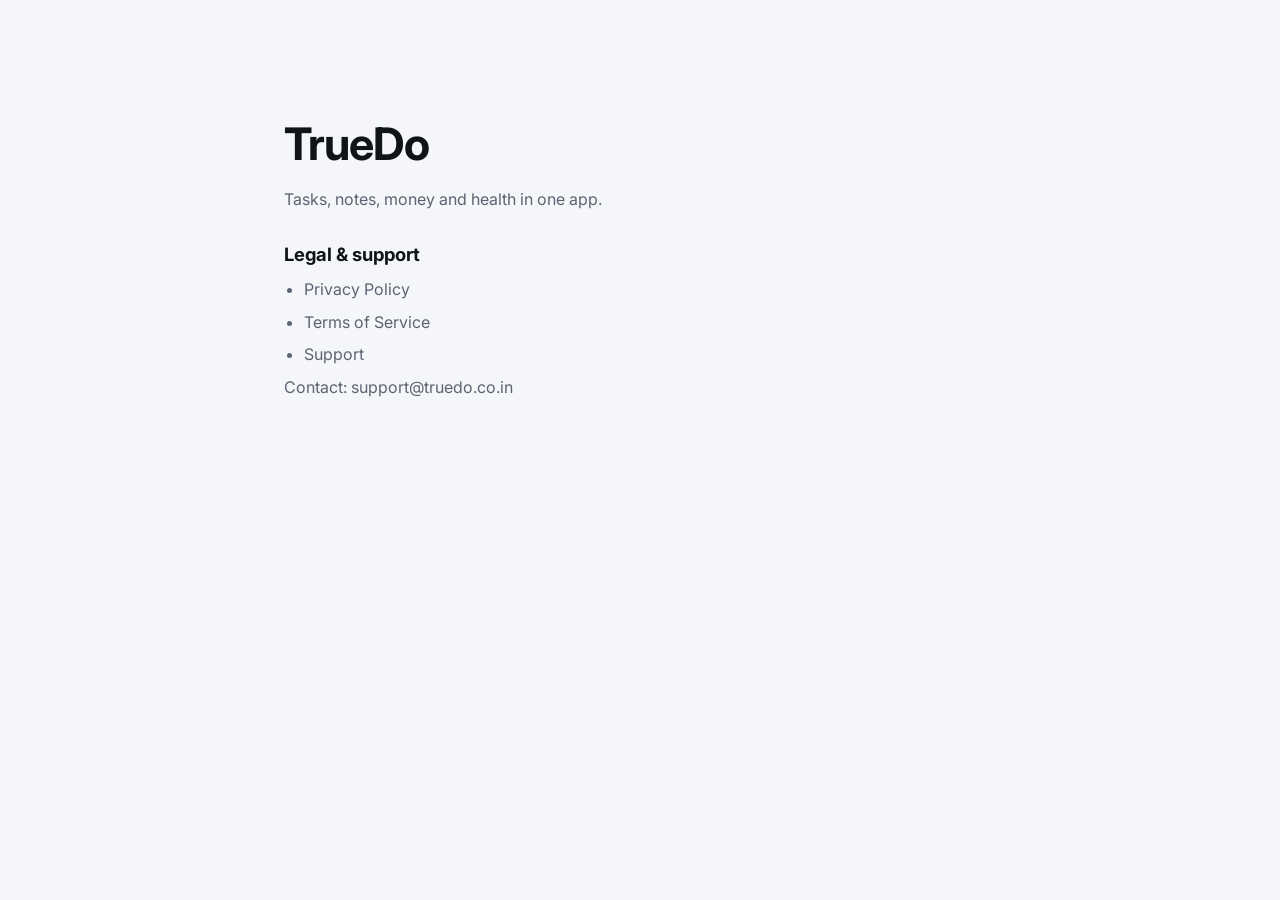
==== index.html @ df8c4016 "TrueDo legal pages: privacy policy, terms, support Static (JS-free) legal pages for the App Store / " ====
<!DOCTYPE html>
<html lang="en" data-theme="light">
<head>
  <meta charset="UTF-8" />
  <meta name="viewport" content="width=device-width, initial-scale=1.0" />
  <title>TrueDo — Legal</title>
  <meta name="description" content="TrueDo privacy policy, terms of service and support." />
  <link rel="icon" href="assets/icon.svg" />
  <link rel="stylesheet" href="assets/styles.css" />
  <script src="assets/site.js"></script>
</head>
<body>
  <div class="aura-bg"></div>
  <section class="section"><div class="wrap doc">
    <h1 class="h1">TrueDo</h1>
    <p class="muted mt-2">Tasks, notes, money and health in one app.</p>
    <h2 class="mt-3">Legal &amp; support</h2>
    <ul>
      <li><a href="privacy.html">Privacy Policy</a></li>
      <li><a href="terms.html">Terms of Service</a></li>
      <li><a href="support.html">Support</a></li>
    </ul>
    <p class="muted mt-3">Contact: <a href="mailto:support@truedo.co.in">support@truedo.co.in</a></p>
  </div></section>
</body>
</html>
---- assets/styles.css ----
/* ===========================================================================
   TrueDo — web design system
   Ported 1:1 from the app's theme.js (src/aura/theme.js).
   Warm-charcoal dark / off-white light. Glass surfaces. Per-domain accents:
   Money = emerald→teal · Tasks = monochrome/ink · Vault = amber→rose ·
   Home = brand blue-violet→cyan.
   Theme is toggled via [data-theme="dark"|"light"] on <html>.
   Domain accent is set via a class on a container: .accent-{home,money,tasks,vault}
   =========================================================================== */

/* ---- Fonts (Inter + JetBrains Mono — premium web system) ----------------- */
@import url('https://fonts.googleapis.com/css2?family=Inter:wght@400;500;600;700;800&family=JetBrains+Mono:wght@400;500;600&display=swap');

/* ---- Base tokens (shared) ----------------------------------------------- */
:root {
  --radius: 20px;
  --radius-sm: 14px;
  --radius-xs: 10px;
  --font: 'Inter', system-ui, -apple-system, sans-serif;
  --mono: 'JetBrains Mono', ui-monospace, monospace;
  --maxw: 1180px;
  --ease: cubic-bezier(0.22, 1, 0.36, 1);
  --shadow: 0 14px 34px -18px rgba(16,24,40,0.18);
  --shadow-sm: 0 1px 2px rgba(16,24,40,0.05);
}

/* ---- DARK palette (flat premium near-black) ------------------------------ */
html[data-theme='dark'] {
  --bg: #0c0d10;  --bg2: #14151a;
  --ink: #f2f3f5; --muted: #9aa1ac; --faint: #626a76;
  --line: rgba(255,255,255,0.09); --line2: rgba(255,255,255,0.15);
  --glass: #14151a; --glass2: #1b1d23; --track: rgba(255,255,255,0.1);
  --navbg: rgba(12,13,16,0.88); --ov: rgba(8,9,11,0.85); --toastbg: #1b1d23;
  --coral: #ff6b6b; --cyan: #60a5fa; --violet: #8b7cf8; --gold: #fbbf24;
  /* brand (home) accent slot */
  --lime: #3b82f6; --limeD: #2563eb; --limeInk: #60a5fa; --onLime: #ffffff; --glow2: #1b1d23;
  --blob1: #14151a; --blob2: #14151a; --blob3: #14151a;
  --studioA: #14151a; --studioB: #0c0d10;
  --glass-blur: 0px;
  color-scheme: dark;
}

/* ---- LIGHT palette (Aether: off-white canvas, white cards, hairlines) ---- */
html[data-theme='light'] {
  --bg: #f5f6f9;  --bg2: #ffffff;
  --ink: #101418; --muted: #5b6472; --faint: #98a1ae;
  --line: #e8eaee; --line2: #dcdfe5;
  --glass: #ffffff; --glass2: #f1f2f5; --track: #e8eaee;
  --navbg: rgba(245,246,249,0.9); --ov: rgba(245,246,249,0.88); --toastbg: #ffffff;
  --coral: #e5484d; --cyan: #2563eb; --violet: #7c6cf6; --gold: #b45309;
  --lime: #2563eb; --limeD: #1d4ed8; --limeInk: #2563eb; --onLime: #ffffff; --glow2: #eef1f6;
  --blob1: #f5f6f9; --blob2: #f5f6f9; --blob3: #f5f6f9;
  --studioA: #ffffff; --studioB: #f1f2f5;
  --glass-blur: 0px;
  color-scheme: light;
}

/* ---- Per-domain accents (theme.js ACCENTS) ------------------------------ */
/* Each overrides the accent slot + ambient blobs. Set on a wrapper. */
html[data-theme='dark'] .accent-money {
  --lime:#10b981; --limeD:#059669; --limeInk:#34d399; --onLime:#ffffff; --glow2:#1b1d23;
}
html[data-theme='light'] .accent-money {
  --lime:#059669; --limeD:#047857; --limeInk:#059669; --onLime:#ffffff; --glow2:#eef1f6;
}
html[data-theme='dark'] .accent-tasks {
  --lime:#f2f3f5; --limeD:#c8ccd2; --limeInk:#f2f3f5; --onLime:#101418; --glow2:#1b1d23;
}
html[data-theme='light'] .accent-tasks {
  --lime:#101418; --limeD:#000000; --limeInk:#101418; --onLime:#ffffff; --glow2:#eef1f6;
}
html[data-theme='dark'] .accent-vault {
  --lime:#f97316; --limeD:#ea580c; --limeInk:#fb923c; --onLime:#ffffff; --glow2:#1b1d23;
}
html[data-theme='light'] .accent-vault {
  --lime:#ea580c; --limeD:#c2410c; --limeInk:#ea580c; --onLime:#ffffff; --glow2:#eef1f6;
}

/* ---- Reset --------------------------------------------------------------- */
*, *::before, *::after { box-sizing: border-box; margin: 0; padding: 0; }
html { -webkit-text-size-adjust: 100%; scroll-behavior: smooth; }
body {
  font-family: var(--font);
  background: var(--bg);
  color: var(--ink);
  line-height: 1.55;
  min-height: 100vh;
  overflow-x: hidden;
  transition: background .4s var(--ease), color .4s var(--ease);
  -webkit-font-smoothing: antialiased;
}
a { color: inherit; text-decoration: none; }
button { font-family: inherit; cursor: pointer; border: none; background: none; color: inherit; }
input, textarea { font-family: inherit; color: inherit; }
img { max-width: 100%; display: block; }
ul { list-style: none; }
::selection { background: var(--lime); color: var(--onLime); }

/* ---- Ambient background — FLAT canvas (blobs retired) -------------------- */
.aura-bg {
  position: fixed; inset: 0; z-index: -1;
  background: var(--bg);
}
.aura-bg::before, .aura-bg::after { content: none; }
.aura-bg .blob-mid { display: none; }

/* ---- Surfaces (flat white cards, 1px hairline, soft shadow) --------------- */
.glass {
  background: var(--bg2);
  border: 1px solid var(--line);
  border-radius: var(--radius);
  box-shadow: var(--shadow-sm);
}
.glass-strong {
  background: var(--bg2);
  border: 1px solid var(--line2);
  border-radius: var(--radius);
  box-shadow: var(--shadow);
}
.card { padding: 22px; }
.card-lg { padding: 30px; }

/* ---- Typography ---------------------------------------------------------- */
.h-hero { font-size: clamp(2.4rem, 6vw, 4.4rem); font-weight: 900; line-height: 1.02; letter-spacing: -0.03em; }
.h1 { font-size: clamp(1.8rem, 4vw, 2.8rem); font-weight: 700; letter-spacing: -0.02em; }
.h2 { font-size: clamp(1.3rem, 3vw, 1.7rem); font-weight: 700; letter-spacing: -0.01em; }
.h3 { font-size: 1.1rem; font-weight: 700; }
.lead { font-size: clamp(1.05rem, 2vw, 1.25rem); color: var(--muted); }
.muted { color: var(--muted); }
.faint { color: var(--faint); }
.mono { font-family: var(--mono); }
.eyebrow {
  font-family: var(--mono); font-size: .72rem; font-weight: 600;
  letter-spacing: .16em; text-transform: uppercase; color: var(--limeInk);
}

/* ---- Buttons ------------------------------------------------------------- */
.btn {
  display: inline-flex; align-items: center; gap: 8px; justify-content: center;
  padding: 13px 22px; border-radius: 999px; font-weight: 700; font-size: .95rem;
  transition: transform .15s var(--ease), filter .2s var(--ease), background .2s, border-color .2s;
  border: 1px solid transparent; white-space: nowrap;
}
.btn:active { transform: scale(0.97); }
.btn-primary { background: var(--lime); color: var(--onLime); box-shadow: 0 10px 26px -10px var(--limeD); }
.btn-primary:hover { filter: brightness(1.06); }
.btn-ghost { background: var(--glass2); color: var(--ink); border-color: var(--line2); }
.btn-ghost:hover { background: var(--track); }
.btn-block { width: 100%; }
.btn-lg { padding: 16px 28px; font-size: 1.02rem; }

/* ---- Chips / pills ------------------------------------------------------- */
.chip {
  display: inline-flex; align-items: center; gap: 6px;
  padding: 5px 12px; border-radius: 999px; font-size: .8rem; font-weight: 600;
  background: var(--glass2); border: 1px solid var(--line); color: var(--muted);
}
.chip-accent { background: color-mix(in srgb, var(--lime) 18%, transparent); color: var(--limeInk); border-color: color-mix(in srgb, var(--lime) 30%, transparent); }
.dot { width: 8px; height: 8px; border-radius: 50%; background: var(--lime); flex: none; }

/* ---- Layout helpers ------------------------------------------------------ */
.wrap { width: 100%; max-width: var(--maxw); margin: 0 auto; padding: 0 24px; }
.section { padding: clamp(56px, 9vw, 110px) 0; }
.row { display: flex; gap: 16px; align-items: center; }
.col { display: flex; flex-direction: column; }
.between { justify-content: space-between; }
.center { justify-content: center; align-items: center; }
.wrap-g { display: grid; gap: 20px; }
.grid-3 { grid-template-columns: repeat(3, 1fr); }
.grid-2 { grid-template-columns: repeat(2, 1fr); }
.gap-sm { gap: 10px; }
.mt-2 { margin-top: 16px; } .mt-3 { margin-top: 24px; } .mt-4 { margin-top: 40px; }
@media (max-width: 860px) { .grid-3 { grid-template-columns: 1fr; } .grid-2 { grid-template-columns: 1fr; } }

/* ---- Top nav ------------------------------------------------------------- */
.nav {
  position: sticky; top: 0; z-index: 50;
  backdrop-filter: blur(10px); -webkit-backdrop-filter: blur(10px);
  background: var(--navbg); border-bottom: 1px solid var(--line);
}
.nav-inner { display: flex; align-items: center; justify-content: space-between; height: 64px; }
.brand { display: flex; align-items: center; gap: 10px; font-weight: 900; letter-spacing: -0.02em; font-size: 1.15rem; }
.brand-mark {
  width: 30px; height: 30px; border-radius: 9px; display: grid; place-items: center;
  background: var(--ink); color: var(--bg2); font-weight: 800;
  filter: grayscale(1);
}
.nav-links { display: flex; align-items: center; gap: 22px; }
.nav-links a { color: var(--muted); font-weight: 500; font-size: .92rem; transition: color .2s; }
.nav-links a:hover { color: var(--ink); }
@media (max-width: 720px) { .nav-links .hide-sm { display: none; } }

/* ---- Theme toggle -------------------------------------------------------- */
.theme-toggle {
  width: 38px; height: 38px; border-radius: 50%; display: grid; place-items: center;
  background: var(--glass2); border: 1px solid var(--line2); font-size: 1.05rem;
  transition: transform .3s var(--ease), background .2s;
}
.theme-toggle:hover { background: var(--track); transform: rotate(18deg); }

/* ---- Stars / reviews ----------------------------------------------------- */
.stars { color: var(--gold); letter-spacing: 2px; font-size: 1rem; }
.review-grid { display: grid; grid-template-columns: repeat(3, 1fr); gap: 18px; }
@media (max-width: 860px) { .review-grid { grid-template-columns: 1fr; } }
.review { padding: 22px; }
.review p { margin: 12px 0 16px; font-size: .98rem; }
.review .who { display: flex; align-items: center; gap: 10px; }
.avatar-init {
  width: 38px; height: 38px; border-radius: 50%; display: grid; place-items: center;
  font-weight: 700; color: #fff; flex: none; font-size: .9rem;
}

/* ---- Footer -------------------------------------------------------------- */
.footer { border-top: 1px solid var(--line); padding: 40px 0; color: var(--muted); font-size: .9rem; }
.footer a { color: var(--muted); } .footer a:hover { color: var(--ink); }
.foot-cols { display: flex; gap: 40px; flex-wrap: wrap; justify-content: space-between; }

/* ---- Legal / doc pages --------------------------------------------------- */
.doc { max-width: 760px; margin: 0 auto; }
.doc h2 { margin: 28px 0 8px; font-size: 1.15rem; font-weight: 700; }
.doc p, .doc li { color: var(--muted); margin: 8px 0; }
.doc li { margin-left: 20px; list-style: disc; }
.doc .note { font-family: var(--mono); font-size: .8rem; color: var(--faint); }

/* ===========================================================================
   WEB APP (app.html) — dashboard, sidebar widget, kanban, vault
   =========================================================================== */
.app-shell { display: grid; grid-template-columns: 300px 1fr; min-height: 100vh; }
@media (max-width: 940px) { .app-shell { grid-template-columns: 1fr; } }

/* ---- Sidebar (iOS-like fixed widget rail) -------------------------------- */
.sidebar {
  position: sticky; top: 0; height: 100vh; padding: 22px 18px;
  display: flex; flex-direction: column; gap: 14px; overflow-y: auto;
  border-right: 1px solid var(--line); background: var(--navbg);
  backdrop-filter: blur(10px); -webkit-backdrop-filter: blur(10px);
}
@media (max-width: 940px) { .sidebar { display: none; } }
.widget { padding: 18px; border-radius: 22px; }
.widget-title { font-family: var(--mono); font-size: .68rem; letter-spacing: .14em; text-transform: uppercase; color: var(--faint); margin-bottom: 10px; }
.networth-val { font-size: 1.9rem; font-weight: 900; letter-spacing: -0.02em; }
.habit-row { display: flex; align-items: center; gap: 10px; padding: 7px 0; }
.habit-check {
  width: 22px; height: 22px; border-radius: 7px; border: 2px solid var(--line2);
  display: grid; place-items: center; flex: none; transition: all .2s var(--ease);
}
.habit-check.on { background: var(--lime); border-color: var(--lime); color: var(--onLime); }
.streak { margin-left: auto; font-family: var(--mono); font-size: .78rem; color: var(--limeInk); font-weight: 600; }

/* ---- Main + dashboard header --------------------------------------------- */
.main { padding: 26px clamp(18px, 4vw, 44px); max-width: 1100px; }
.dash-head { display: flex; align-items: center; gap: 16px; margin-bottom: 26px; }
.dash-avatar {
  width: 56px; height: 56px; border-radius: 50%; flex: none; object-fit: cover;
  display: grid; place-items: center; font-weight: 800; color: var(--bg2); font-size: 1.3rem;
  background: var(--ink);
  box-shadow: var(--shadow-sm);
}
.dash-date { font-family: var(--mono); font-size: .76rem; letter-spacing: .08em; text-transform: uppercase; color: var(--faint); }
.dash-greet { font-size: 1.55rem; font-weight: 800; letter-spacing: -0.02em; }

/* ---- Segmented tabs ------------------------------------------------------ */
.seg { display: inline-flex; padding: 4px; border-radius: 999px; background: var(--glass2); border: 1px solid var(--line); gap: 2px; }
.seg button { padding: 8px 16px; border-radius: 999px; font-weight: 600; font-size: .88rem; color: var(--muted); transition: all .2s; white-space: nowrap; }
.seg button:hover:not(.on) { color: var(--ink); background: var(--track); }
.seg button.on { background: var(--ink); color: var(--bg); }
html[data-theme='light'] .seg button.on { background: var(--ink); color: #fff; }

/* ---- Kanban -------------------------------------------------------------- */
.kanban { display: grid; grid-template-columns: repeat(3, 1fr); gap: 16px; align-items: start; }
@media (max-width: 880px) { .kanban { grid-template-columns: 1fr; } }
.kcol { padding: 14px; border-radius: 22px; min-height: 120px; }
.kcol-head { display: flex; align-items: center; gap: 8px; margin-bottom: 12px; font-weight: 700; font-size: .92rem; }
.kcount { margin-left: auto; font-family: var(--mono); font-size: .78rem; color: var(--faint); }
.kcard {
  padding: 13px 14px; border-radius: 14px; margin-bottom: 10px; cursor: grab;
  background: var(--glass2); border: 1px solid var(--line); transition: transform .12s var(--ease), box-shadow .2s, opacity .2s;
}
.kcard:hover { box-shadow: var(--shadow-sm); transform: translateY(-1px); }
.kcard.dragging { opacity: .45; }
.kcard .ktitle { font-weight: 600; font-size: .95rem; }
.kcard .kmeta { display: flex; align-items: center; gap: 8px; margin-top: 8px; flex-wrap: wrap; }
.kcol.drop-hint { outline: 2px dashed color-mix(in srgb, var(--lime) 50%, transparent); outline-offset: -4px; }
.cat-dot { width: 9px; height: 9px; border-radius: 50%; flex: none; }
.kdel { margin-left: auto; color: var(--faint); font-size: .85rem; padding: 2px 4px; border-radius: 4px; transition: color .15s, background .15s; }
.kdel:hover { color: var(--coral); background: color-mix(in srgb, var(--coral) 15%, transparent); }
.add-task { display: flex; gap: 8px; margin-top: 8px; }
.add-task input {
  flex: 1; padding: 10px 12px; border-radius: 12px;
  background: var(--glass2); border: 1px solid var(--line);
  font-size: .9rem; color: var(--ink);
}
.add-task input:focus { outline: none; border-color: var(--limeInk); }

/* ---- Vault --------------------------------------------------------------- */
.vault-grid { display: grid; grid-template-columns: repeat(auto-fill, minmax(200px, 1fr)); gap: 14px; }
.vault-item { padding: 18px; border-radius: 18px; position: relative; min-height: 120px; }
.vault-item.locked .vault-body { filter: blur(7px); user-select: none; pointer-events: none; }
.lock-badge { position: absolute; top: 14px; right: 14px; font-size: .95rem; color: var(--limeInk); }
.vault-empty, .k-empty { color: var(--faint); font-size: .9rem; padding: 18px 0; text-align: center; }
.k-viewall {
  width: 100%; margin-top: 6px; padding: 9px 12px; border-radius: 12px;
  background: var(--glass2); border: 1px solid var(--line); color: var(--muted);
  font-size: .82rem; font-weight: 600; transition: background .12s, color .12s, border-color .12s;
}
.k-viewall:hover { background: var(--track); color: var(--ink); border-color: var(--line2); }

/* ---- Modal (light + dark safe) ------------------------------------------ */
.modal-overlay {
  position: fixed; inset: 0; z-index: 300; display: grid; place-items: center; padding: 20px;
  background: rgba(0,0,0,.5); backdrop-filter: blur(6px); -webkit-backdrop-filter: blur(6px);
}
.modal-card {
  width: 100%; max-width: 460px; padding: 28px; border-radius: var(--radius);
  background: var(--bg2); border: 1px solid var(--line2);
  box-shadow: var(--shadow); overflow-y: auto; max-height: 90vh;
}
html[data-theme='light'] .modal-card { background: #ffffff; }
.field-label { display: block; font-size: .78rem; font-weight: 600; letter-spacing: .06em; text-transform: uppercase; color: var(--faint); margin: 12px 0 4px; font-family: var(--mono); }
.icon-btn { width: 32px; height: 32px; border-radius: 8px; display: grid; place-items: center; background: var(--glass2); border: 1px solid var(--line); color: var(--muted); font-size: .9rem; transition: background .15s; }
.icon-btn:hover { background: var(--track); }
.btn-danger { background: color-mix(in srgb, var(--coral) 15%, transparent); color: var(--coral); border: 1px solid color-mix(in srgb, var(--coral) 30%, transparent); }
.btn-danger:hover { background: color-mix(in srgb, var(--coral) 25%, transparent); }

/* ---- Stage buttons (task detail) ---------------------------------------- */
.stage-btn { font-size: .82rem; padding: 7px 14px; }
.stage-btn.on { background: var(--lime); color: var(--onLime); border-color: transparent; }

/* ---- Timer badge --------------------------------------------------------- */
.timer-badge {
  font-family: var(--mono); font-size: .72rem; font-weight: 600; padding: 2px 7px;
  border-radius: 6px; background: color-mix(in srgb, var(--gold) 15%, transparent);
  color: var(--gold); border: 1px solid color-mix(in srgb, var(--gold) 30%, transparent);
  white-space: nowrap;
}
.timer-badge.running { background: color-mix(in srgb, var(--coral) 15%, transparent); color: var(--coral); border-color: color-mix(in srgb, var(--coral) 30%, transparent); animation: pulse 2s ease-in-out infinite; }
@keyframes pulse { 0%,100% { opacity:1 } 50% { opacity:.65 } }
.timer-info-row { display: flex; align-items: center; justify-content: space-between; margin-top: 12px; padding: 10px 12px; border-radius: 10px; background: var(--glass2); border: 1px solid var(--line); }

/* ---- Kanban date separators --------------------------------------------- */
.kdate-sep {
  font-family: var(--mono); font-size: .7rem; font-weight: 600; letter-spacing: .1em;
  text-transform: uppercase; color: var(--faint); padding: 6px 2px 4px; margin-top: 4px;
  border-top: 1px solid var(--line);
}
.kdate-sep:first-child { border-top: none; margin-top: 0; padding-top: 0; }
.prio-dot { width: 7px; height: 7px; border-radius: 50%; flex: none; }

/* ---- Notes grid ---------------------------------------------------------- */
.notes-grid { display: grid; grid-template-columns: repeat(auto-fill, minmax(220px, 1fr)); gap: 14px; }
.note-card { padding: 18px; border-radius: 20px; cursor: pointer; transition: transform .12s var(--ease), box-shadow .2s; }
.note-card:hover { transform: translateY(-2px); box-shadow: var(--shadow-sm); }
.note-title { font-weight: 700; font-size: .98rem; margin-bottom: 8px; }
.note-preview { font-size: .84rem; color: var(--muted); line-height: 1.5; display: -webkit-box; -webkit-line-clamp: 4; -webkit-box-orient: vertical; overflow: hidden; }
.note-preview .md-h1,.note-preview .md-h2,.note-preview .md-h3 { font-size: .84rem; margin: 0; color: var(--ink); }
.note-preview .md-p,.note-preview .md-li { margin: 1px 0; }
.note-preview .md-gap { height: 4px; }
.note-meta { display: flex; align-items: center; gap: 6px; margin-top: 12px; }

/* ---- Note editor toolbar ------------------------------------------------- */
.note-toolbar {
  display: flex; align-items: center; gap: 3px; padding: 8px 10px;
  border: 1px solid var(--line); border-bottom: none;
  border-radius: 14px 14px 0 0; background: var(--glass2); flex-wrap: wrap;
}
.ntb {
  padding: 4px 10px; border-radius: 8px; font-size: .82rem; font-weight: 700;
  color: var(--muted); background: transparent; border: 1px solid transparent;
  transition: background .12s, color .12s; line-height: 1.4; white-space: nowrap;
}
.ntb:hover { background: var(--track); color: var(--ink); border-color: var(--line); }
.ntb b { font-weight: 900; font-style: normal; }
.ntb i { font-style: italic; font-weight: 700; }
.ntb-sep { width: 1px; height: 18px; background: var(--line2); margin: 0 3px; flex: none; }
.ntb-hint { margin-left: auto; font-size: .72rem; color: var(--faint); font-family: var(--mono); white-space: nowrap; padding-left: 4px; }
.note-textarea { border-radius: 0 0 14px 14px !important; resize: vertical; min-height: 200px; }

/* ---- WYSIWYG note editor (contenteditable) ------------------------------- */
.note-editable {
  border-radius: 0 0 14px 14px !important; min-height: 220px; max-height: 56vh;
  overflow-y: auto; padding: 14px 16px; line-height: 1.65; font-size: .95rem;
  color: var(--ink); outline: none; cursor: text;
}
.note-editable:empty::before,
.note-editable[data-empty]::before { content: attr(data-placeholder); color: var(--faint); pointer-events: none; }
.note-editable:focus { border-color: var(--limeInk); }
/* rich elements rendered live while editing */
.note-editable h1 { font-size: 1.25rem; font-weight: 800; margin: 12px 0 5px; letter-spacing: -.02em; }
.note-editable h2 { font-size: 1.05rem; font-weight: 700; margin: 10px 0 4px; }
.note-editable h3 { font-size: .92rem; font-weight: 700; margin: 8px 0 3px; color: var(--muted); text-transform: uppercase; letter-spacing: .04em; }
.note-editable div, .note-editable p { margin: 4px 0; }
.note-editable ul { margin: 5px 0; padding-left: 22px; }
.note-editable li { margin: 3px 0; }
.note-editable hr { border: none; border-top: 1px solid var(--line2); margin: 12px 0; }
.note-editable strong, .note-editable b { font-weight: 800; color: var(--ink); }
.note-editable em, .note-editable i { font-style: italic; }

/* ---- Markdown rendering -------------------------------------------------- */
.md-h1 { font-size: 1.25rem; font-weight: 800; margin: 12px 0 5px; letter-spacing: -.02em; color: var(--ink); }
.md-h2 { font-size: 1.05rem; font-weight: 700; margin: 10px 0 4px; color: var(--ink); }
.md-h3 { font-size: .92rem; font-weight: 700; margin: 8px 0 3px; color: var(--muted); text-transform: uppercase; letter-spacing: .04em; }
.md-p { margin: 5px 0; font-size: .93rem; line-height: 1.65; color: var(--ink); }
.md-li { padding-left: 18px; position: relative; margin: 3px 0; font-size: .93rem; line-height: 1.6; color: var(--ink); }
.md-li::before { content: ''; position: absolute; left: 6px; top: 9px; width: 5px; height: 5px; border-radius: 50%; background: var(--limeInk); }
.md-hr { border: none; border-top: 1px solid var(--line2); margin: 14px 0; }
.md-gap { height: 8px; }
.md-p strong, .md-li strong { font-weight: 700; color: var(--ink); }
.md-p em, .md-li em { font-style: italic; color: var(--muted); }

/* ---- Finance ------------------------------------------------------------- */
.fin-nw-banner {
  padding: 24px 26px; border-radius: 24px; margin-bottom: 24px;
  background: color-mix(in srgb, var(--lime) 10%, var(--glass));
}
.fin-nw-val { font-size: 2.4rem; font-weight: 900; letter-spacing: -0.03em; color: var(--limeInk); margin: 6px 0 4px; }
.fin-section-label { font-family: var(--mono); font-size: .72rem; letter-spacing: .14em; text-transform: uppercase; color: var(--faint); margin-bottom: 10px; }
.fin-accounts-list { display: grid; grid-template-columns: repeat(auto-fill, minmax(200px, 1fr)); gap: 12px; }
.fin-account-card { display: flex; align-items: center; gap: 12px; padding: 14px 16px; border-radius: 16px; }
.fin-account-icon { font-size: 1.4rem; flex: none; }
.fin-account-name { font-weight: 600; font-size: .92rem; }
.fin-account-bal { font-weight: 800; font-size: 1rem; margin-left: auto; white-space: nowrap; }
.fin-dues-list { display: flex; flex-direction: column; gap: 10px; }
.fin-due-card { display: flex; align-items: center; gap: 12px; padding: 14px 16px; border-radius: 16px; }
.fin-due-avatar {
  width: 36px; height: 36px; border-radius: 50%; flex: none; display: grid; place-items: center;
  font-weight: 700; font-size: .95rem; background: var(--glass2); border: 1px solid var(--line2); color: var(--ink);
}

/* ---- Kanban category filter bar ----------------------------------------- */
.kfilter-bar {
  display: flex; gap: 8px; flex-wrap: wrap; margin-bottom: 16px;
  padding-bottom: 14px; border-bottom: 1px solid var(--line);
}
.kfpill {
  display: inline-flex; align-items: center; gap: 6px;
  padding: 6px 14px; border-radius: 999px; font-size: .83rem; font-weight: 600;
  color: var(--muted); background: var(--glass2); border: 1px solid var(--line);
  transition: all .18s var(--ease); cursor: pointer; white-space: nowrap;
}
.kfpill:hover:not(.on) { color: var(--ink); border-color: var(--line2); }
.kfpill.on { background: var(--ink); color: var(--bg); border-color: transparent; }
html[data-theme='light'] .kfpill.on { background: var(--ink); color: #fff; }
.kfcount {
  font-family: var(--mono); font-size: .72rem; font-weight: 700;
  opacity: .65; padding: 1px 5px; border-radius: 999px;
  background: rgba(255,255,255,.15);
}
.kfpill.on .kfcount { background: rgba(255,255,255,.2); opacity: 1; }
html[data-theme='light'] .kfpill:not(.on) .kfcount { background: rgba(0,0,0,.08); }

/* ---- Finance page layout ------------------------------------------------- */
.fin-page { min-height: 100vh; }
.fin-header {
  display: flex; align-items: center; padding: 16px 24px;
  border-bottom: 1px solid var(--line); background: var(--navbg);
  backdrop-filter: blur(10px); -webkit-backdrop-filter: blur(10px);
  position: sticky; top: 0; z-index: 10;
}
.fin-content { max-width: 860px; margin: 0 auto; padding: 32px 24px 60px; }
.fin-nw-label { font-family: var(--mono); font-size: .72rem; letter-spacing: .14em; text-transform: uppercase; color: var(--faint); }
.fin-txn-list { border-radius: 20px; overflow: hidden; }
.fin-txn-row {
  display: flex; align-items: center; gap: 14px; padding: 14px 18px;
  border-bottom: 1px solid var(--line);
}
.fin-txn-row:last-child { border-bottom: none; }
.fin-txn-dir {
  width: 32px; height: 32px; border-radius: 50%; flex: none;
  display: grid; place-items: center; font-weight: 800; font-size: .9rem;
}
.fin-txn-dir.out { background: color-mix(in srgb, var(--lime) 15%, transparent); color: var(--limeInk); }
.fin-txn-dir.in  { background: color-mix(in srgb, var(--coral) 15%, transparent); color: var(--coral); }

/* ---- Sidebar finance link hover ------------------------------------------ */
.sidebar-finance-link:hover { opacity: .85; }

/* ---- Mobile theme toggle (visible on narrow screens) -------------------- */
.mobile-theme-toggle { display: none; }
@media (max-width: 940px) { .mobile-theme-toggle { display: grid; } }

/* ---- Fix: placeholder color across themes -------------------------------- */
::placeholder { color: var(--faint); opacity: 1; }
select.field { appearance: none; -webkit-appearance: none; background-image: url("data:image/svg+xml,%3Csvg xmlns='http://www.w3.org/2000/svg' width='12' height='8' viewBox='0 0 12 8'%3E%3Cpath d='M1 1l5 5 5-5' stroke='%23888' stroke-width='1.5' fill='none' stroke-linecap='round'/%3E%3C/svg%3E"); background-repeat: no-repeat; background-position: right 14px center; padding-right: 36px; cursor: pointer; }
select.field option { background: var(--bg2); color: var(--ink); }

/* ---- Auth / login -------------------------------------------------------- */
.auth-wrap { min-height: 100vh; display: grid; place-items: center; padding: 24px; }
.auth-card { width: 100%; max-width: 420px; padding: 34px; }
.field { width: 100%; padding: 14px 16px; border-radius: 14px; background: var(--glass2); border: 1px solid var(--line2); font-size: 1rem; margin-top: 10px; transition: border-color .2s; }
.field:focus { outline: none; border-color: var(--limeInk); }
.oauth-btn { display: flex; align-items: center; justify-content: center; gap: 10px; width: 100%; padding: 13px; border-radius: 14px; font-weight: 600; border: 1px solid var(--line2); background: var(--glass2); margin-top: 10px; transition: background .2s; }
.oauth-btn:hover { background: var(--track); }
.divider { display: flex; align-items: center; gap: 12px; color: var(--faint); font-size: .82rem; margin: 18px 0; }
.divider::before, .divider::after { content: ''; flex: 1; height: 1px; background: var(--line); }

/* ---- Toast --------------------------------------------------------------- */
.toast {
  position: fixed; bottom: 26px; left: 50%; transform: translateX(-50%) translateY(20px);
  background: var(--toastbg); color: var(--ink); padding: 12px 20px; border-radius: 14px;
  border: 1px solid var(--line2); box-shadow: var(--shadow); font-size: .9rem; font-weight: 500;
  opacity: 0; pointer-events: none; transition: all .3s var(--ease); z-index: 200;
}
.toast.show { opacity: 1; transform: translateX(-50%) translateY(0); }

/* ---- Reveal-on-scroll ---------------------------------------------------- */
.reveal { opacity: 0; transform: translateY(24px); transition: opacity .7s var(--ease), transform .7s var(--ease); }
.reveal.in { opacity: 1; transform: none; }

/* ---- Phone mockup (hero) ------------------------------------------------- */
.phone {
  width: 280px; aspect-ratio: 9/19.5; border-radius: 44px; padding: 12px;
  background: var(--studioA); border: 1px solid var(--line2); box-shadow: var(--shadow);
  position: relative;
}
.phone-screen { width: 100%; height: 100%; border-radius: 34px; overflow: hidden; background: var(--bg2); position: relative; }

/* ---- Stat widgets (sidebar) ---------------------------------------------- */
.stat-cell { display: flex; flex-direction: column; align-items: center; padding: 8px 4px; }
.stat-val { font-size: 1.45rem; font-weight: 800; font-family: var(--mono); line-height: 1; }
.stat-label { font-size: .68rem; color: var(--faint); text-transform: uppercase; letter-spacing: .07em; margin-top: 4px; text-align: center; }

/* ---- Global search ------------------------------------------------------- */
.search-wrap { position: relative; display: flex; align-items: center; }
.search-bar {
  background: var(--glass2); border: 1px solid var(--line2); border-radius: 22px;
  padding: 8px 16px; font-size: .9rem; color: var(--ink); width: 220px; max-width: 40vw;
  transition: border-color .2s, width .3s; outline: none;
}
.search-bar:focus { border-color: var(--limeInk); width: 280px; }
@media (max-width: 700px) { .search-wrap { display: none; } }

/* ---- FAB (floating action button) --------------------------------------- */
.fab {
  position: fixed; bottom: 28px; right: 28px; z-index: 50;
  width: 54px; height: 54px; border-radius: 50%;
  background: var(--limeInk); color: var(--bg); font-size: 1.8rem; font-weight: 300; line-height: 1;
  display: grid; place-items: center; box-shadow: 0 8px 24px -6px rgba(0,0,0,0.45);
  transition: transform .2s var(--ease), box-shadow .2s;
}
.fab:hover { transform: scale(1.1); box-shadow: 0 12px 32px -6px rgba(0,0,0,0.5); }
@media (max-width: 940px) { .fab { bottom: 20px; right: 16px; } }

/* ---- Task list view ------------------------------------------------------ */
.list-view { border-radius: 20px; overflow: hidden; }
.list-row {
  display: flex; align-items: center; gap: 10px; padding: 13px 18px;
  border-bottom: 1px solid var(--line); cursor: pointer; transition: background .15s;
}
.list-row:last-child { border-bottom: none; }
.list-row:hover { background: var(--glass2); }
.list-stage-dot { width: 9px; height: 9px; border-radius: 50%; flex: none; }
.list-title { flex: 1; font-size: .93rem; font-weight: 500; white-space: nowrap; overflow: hidden; text-overflow: ellipsis; min-width: 0; }
.list-done { text-decoration: line-through; color: var(--faint); }
.list-del { opacity: 0; padding: 4px 8px; color: var(--faint); font-size: .8rem; }
.list-row:hover .list-del { opacity: 1; }
.view-toggle { font-size: .82rem !important; }

/* ---- Reports ------------------------------------------------------------- */
.report-stat { text-align: center; padding: 20px; }
.report-stat-val { font-size: 2rem; font-weight: 800; font-family: var(--mono); line-height: 1; }
.report-stat-label { font-size: .76rem; color: var(--faint); text-transform: uppercase; letter-spacing: .08em; margin-top: 6px; }
.report-chart { display: flex; flex-direction: column; gap: 10px; }
.report-bar-row { display: flex; align-items: center; gap: 10px; }
.report-bar-label { width: 120px; font-size: .82rem; white-space: nowrap; overflow: hidden; text-overflow: ellipsis; color: var(--muted); }
.report-bar-track { flex: 1; height: 8px; background: var(--track); border-radius: 99px; overflow: hidden; }
.report-bar-fill { height: 100%; border-radius: 99px; transition: width .5s var(--ease); }
.report-bar-val { width: 48px; text-align: right; font-size: .78rem; color: var(--muted); font-family: var(--mono); }
.report-habit-row { display: flex; align-items: center; gap: 8px; font-size: .88rem; }

/* ---- Keyboard shortcuts overlay ----------------------------------------- */
.kb-grid { display: grid; grid-template-columns: auto 1fr; gap: 8px 14px; align-items: center; }
kbd { background: var(--glass2); border: 1px solid var(--line2); border-radius: 6px; padding: 3px 9px; font-family: var(--mono); font-size: .82rem; }

/* ---- Avatar wrap --------------------------------------------------------- */
.avatar-wrap { display: contents; }
.avatar-wrap:hover .dash-avatar { box-shadow: 0 0 0 2px var(--limeInk); }
.notch { position: absolute; top: 14px; left: 50%; transform: translateX(-50%); width: 96px; height: 26px; border-radius: 14px; background: #000; z-index: 3; }
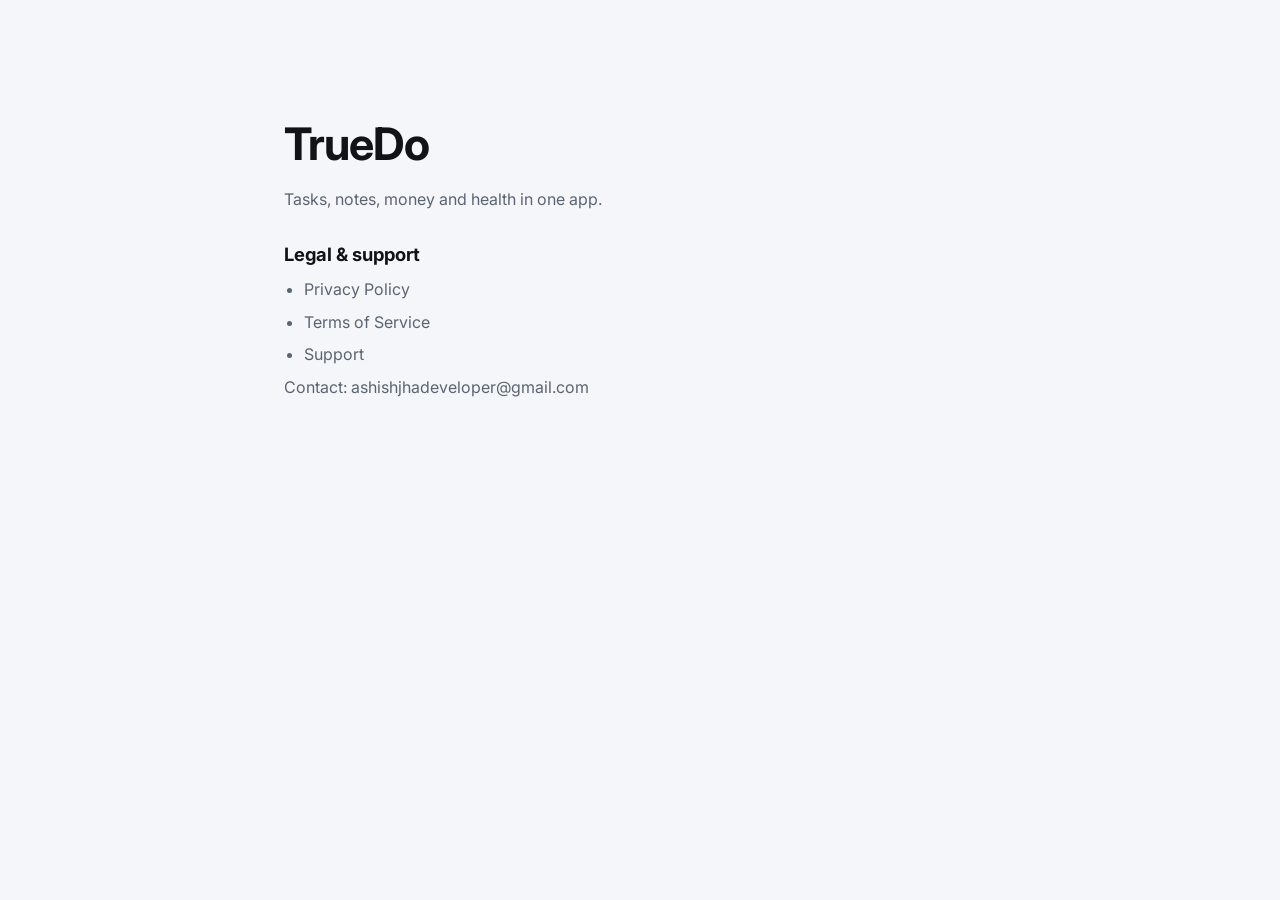
==== commit c286d601: "Use a contact address that receives mail truedo.app expired and truedo.co.in is not registered yet, " ====
--- a/index.html
+++ b/index.html
@@ -20,7 +20,7 @@
       <li><a href="terms.html">Terms of Service</a></li>
       <li><a href="support.html">Support</a></li>
     </ul>
-    <p class="muted mt-3">Contact: <a href="mailto:support@truedo.co.in">support@truedo.co.in</a></p>
+    <p class="muted mt-3">Contact: <a href="mailto:ashishjhadeveloper@gmail.com">ashishjhadeveloper@gmail.com</a></p>
   </div></section>
 </body>
 </html>
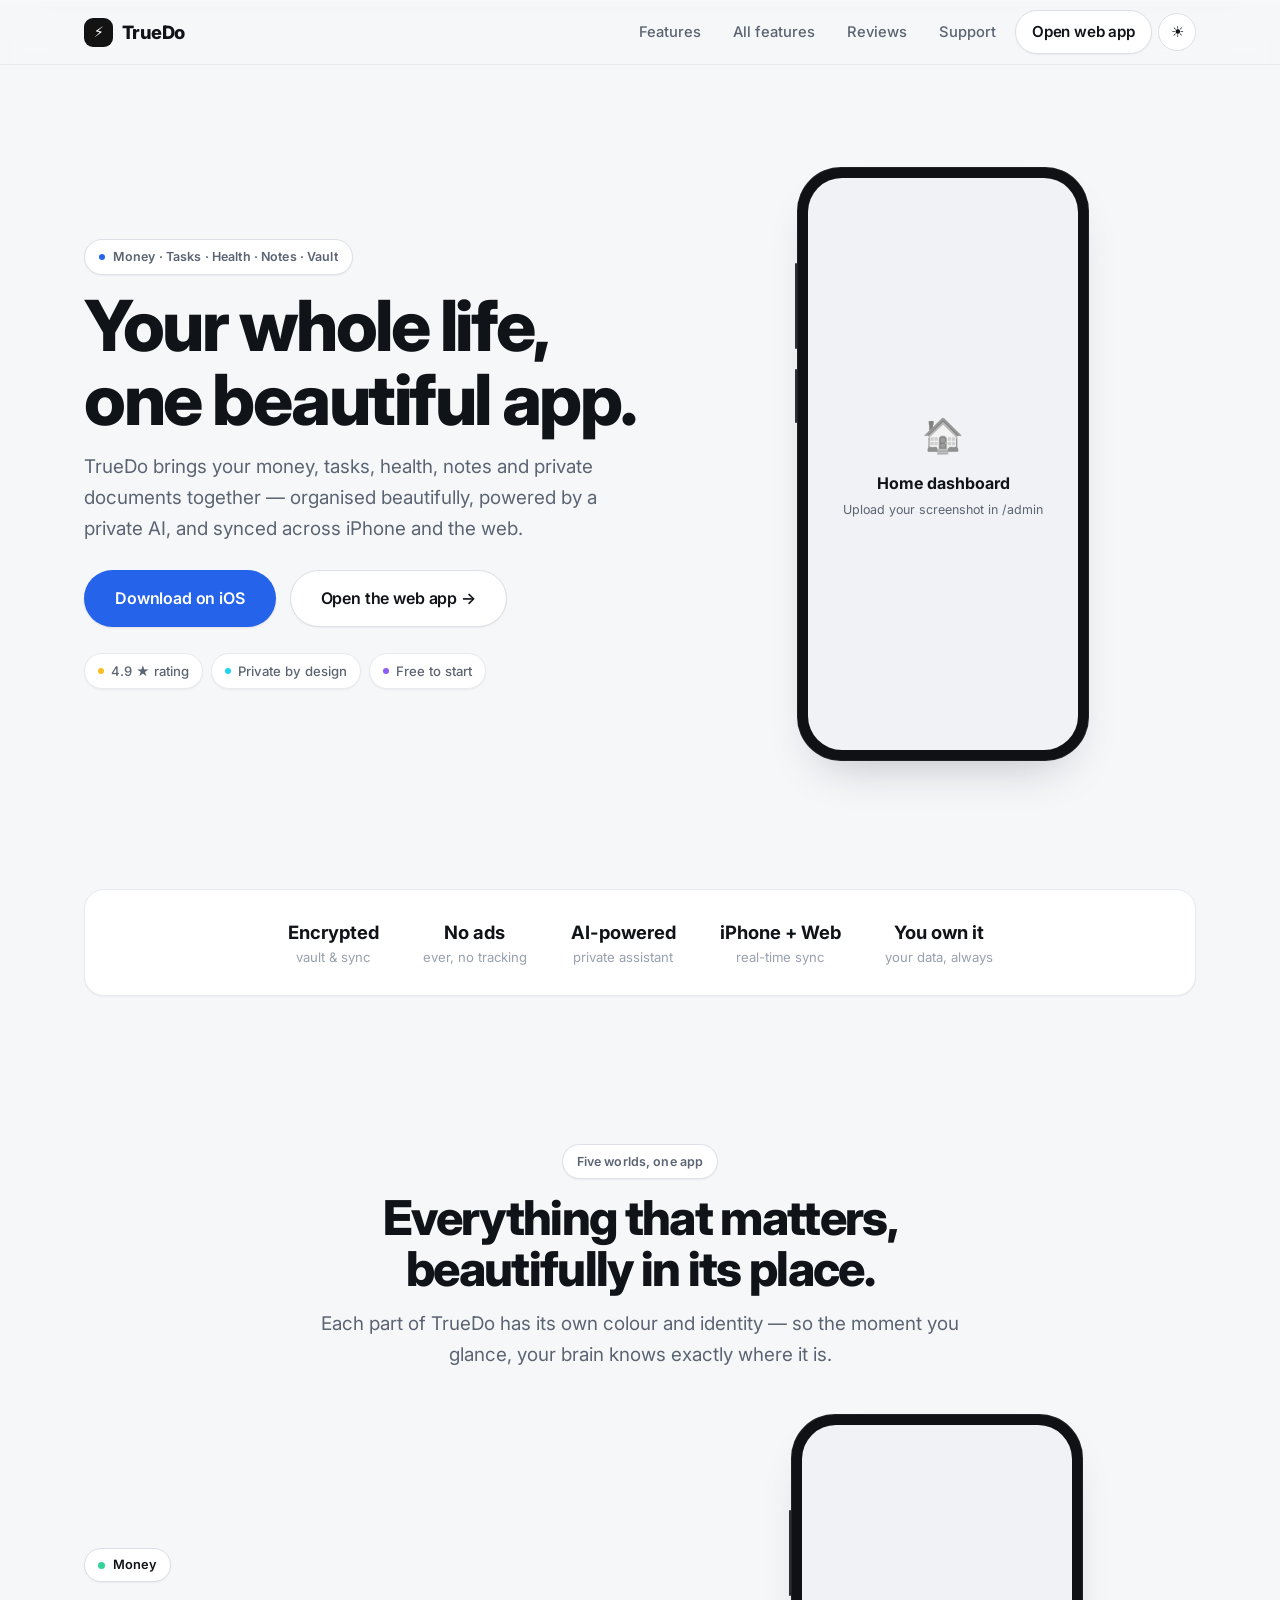
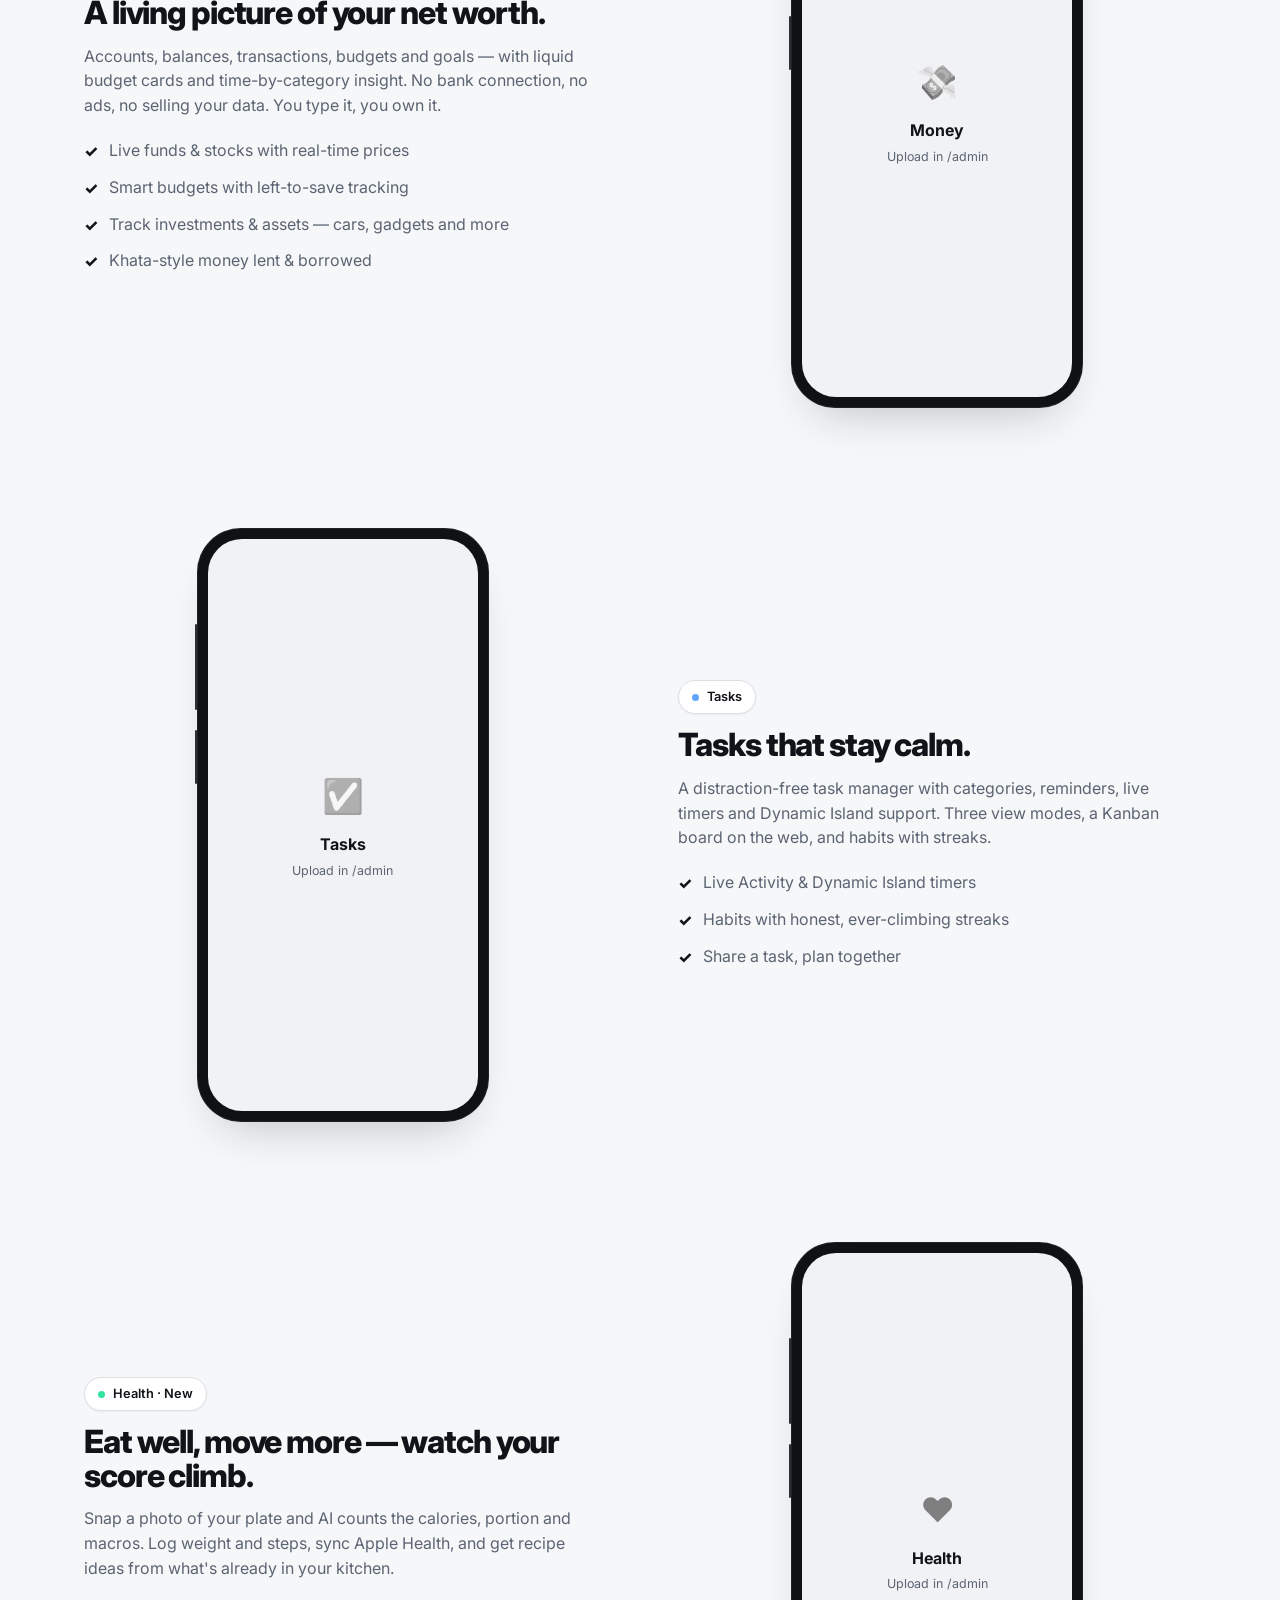
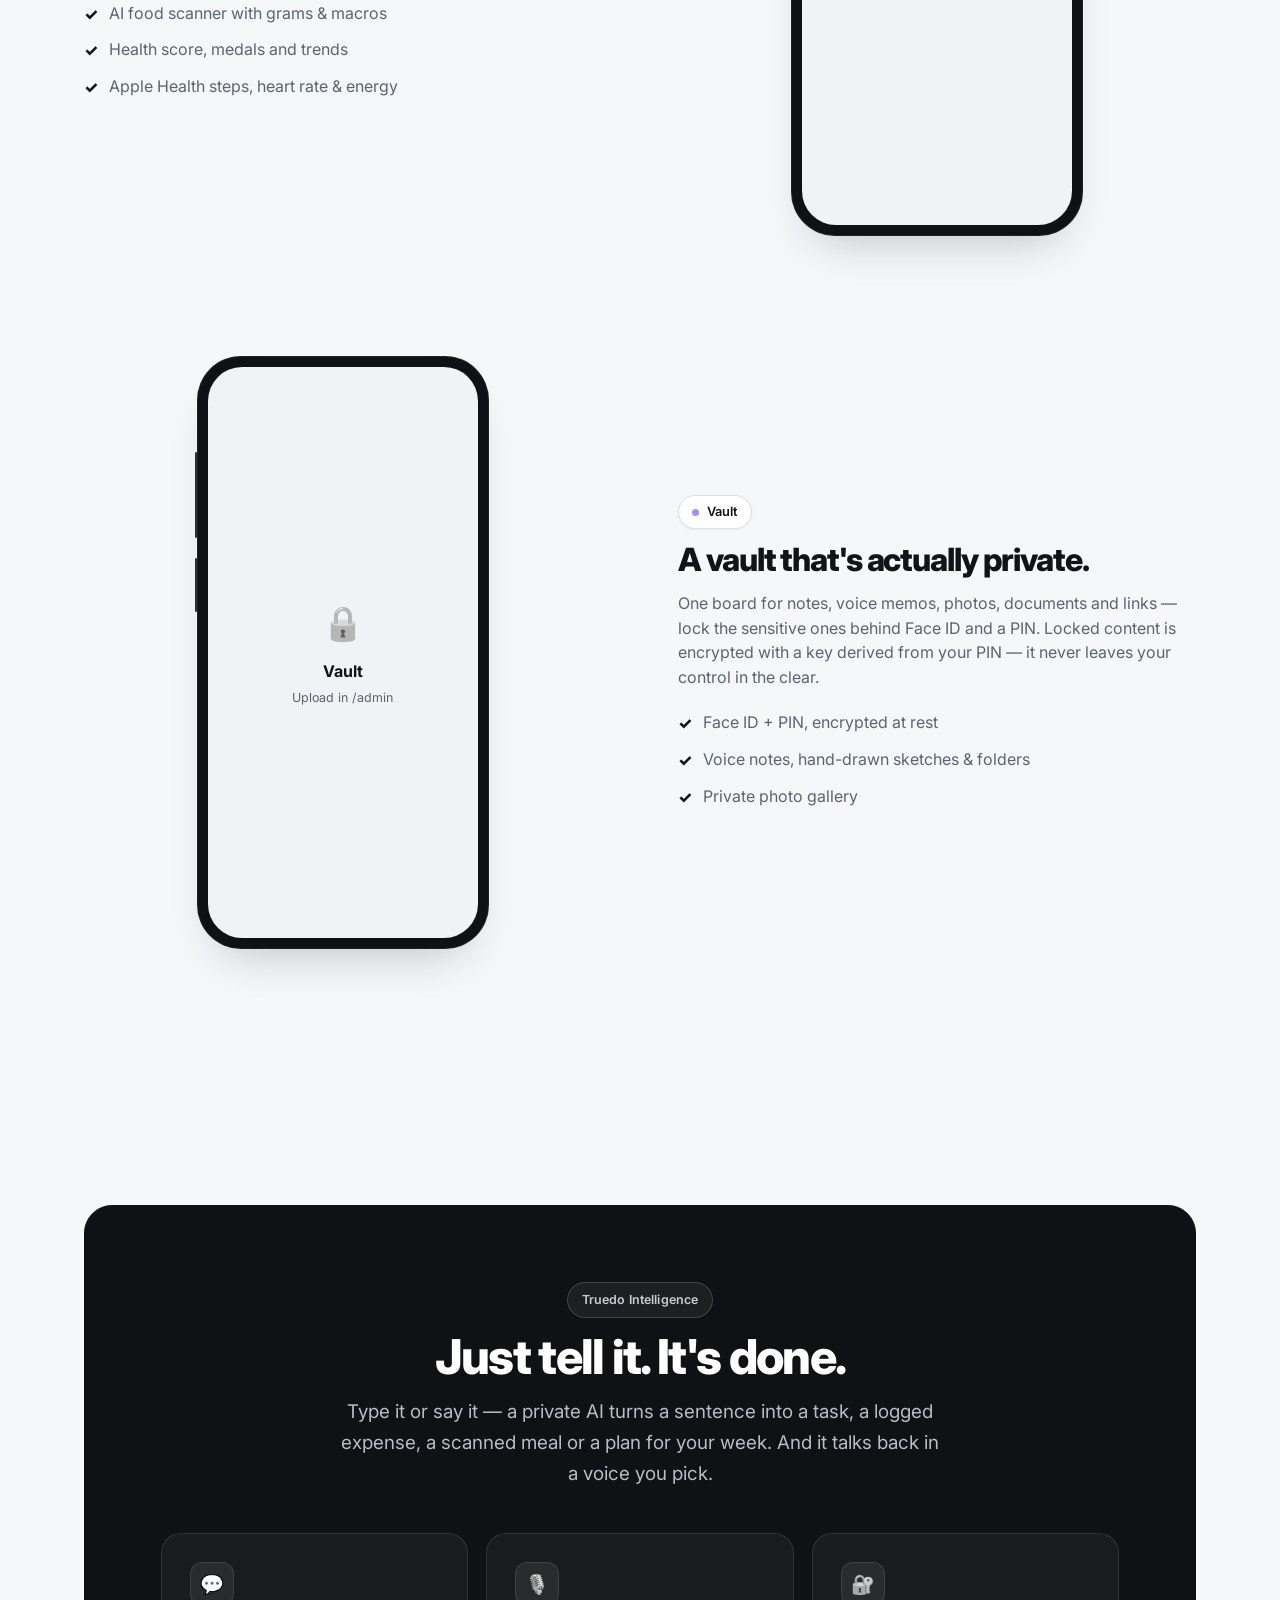
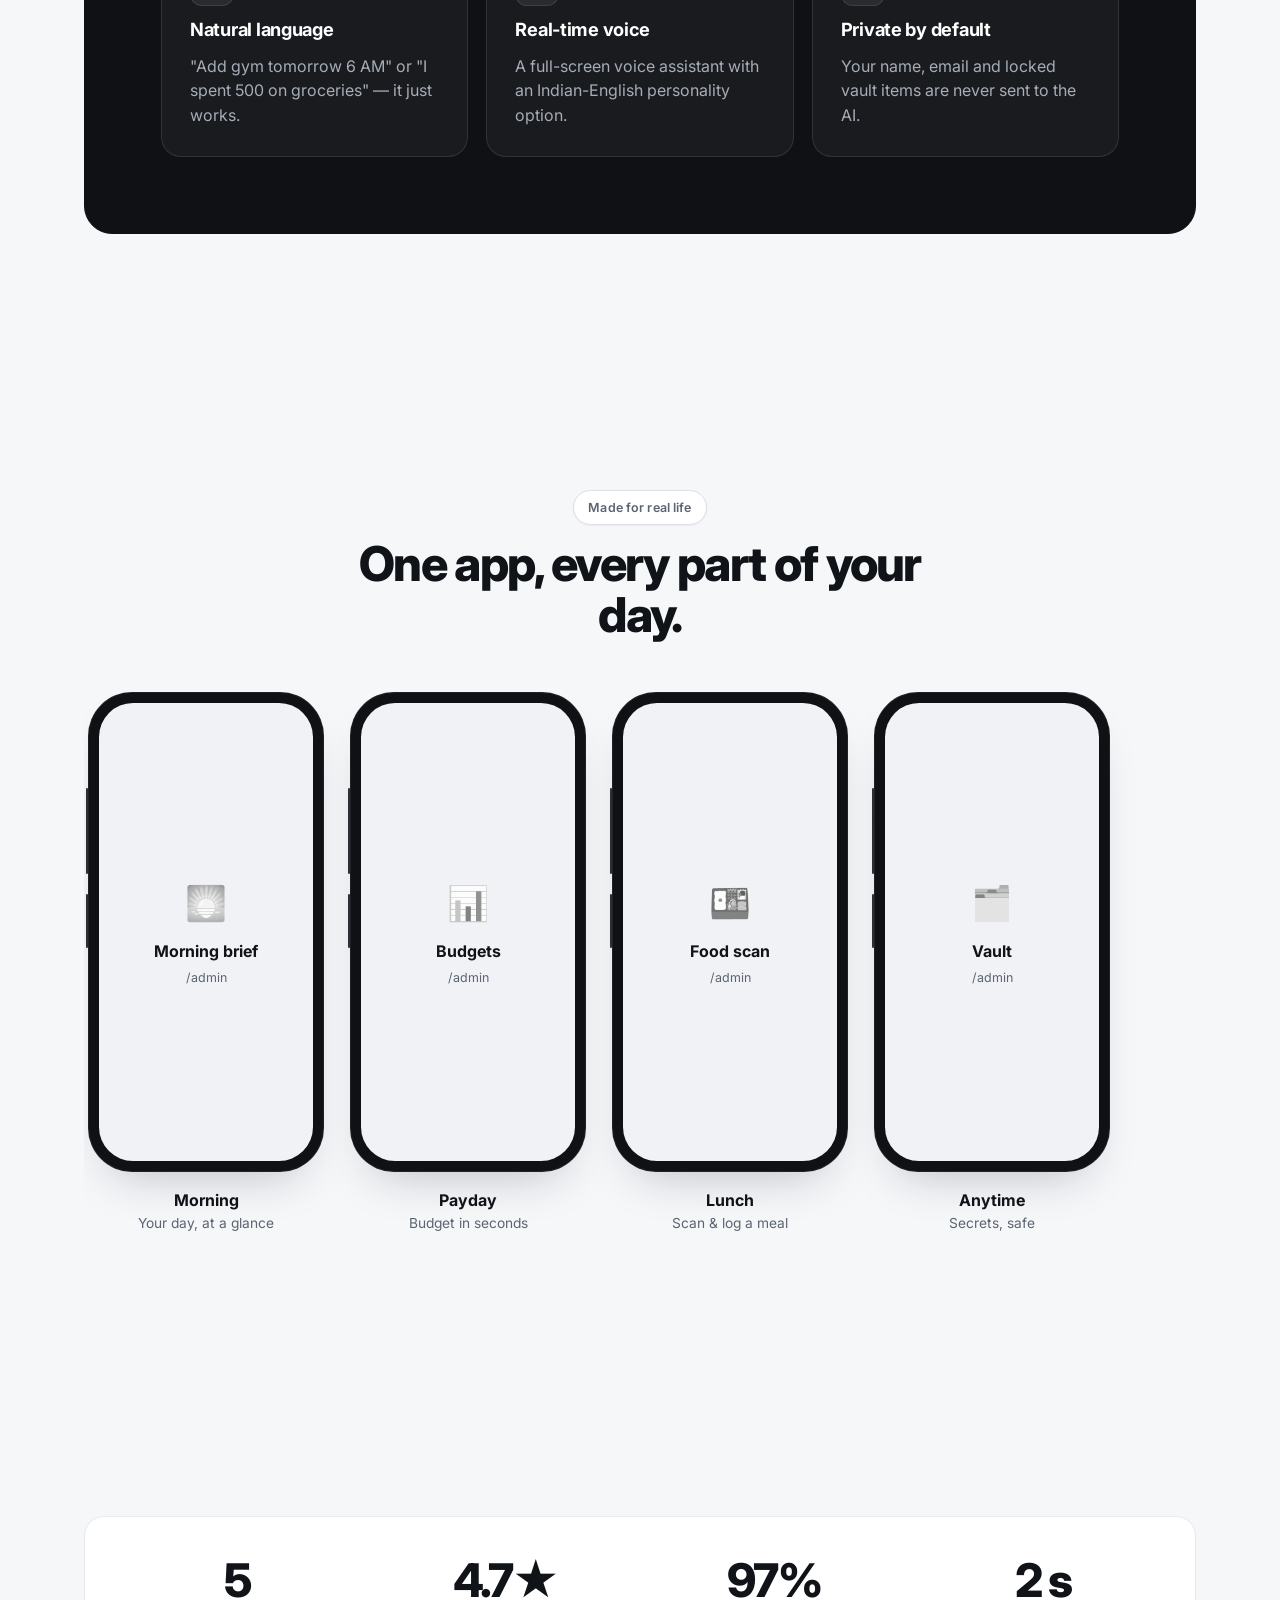
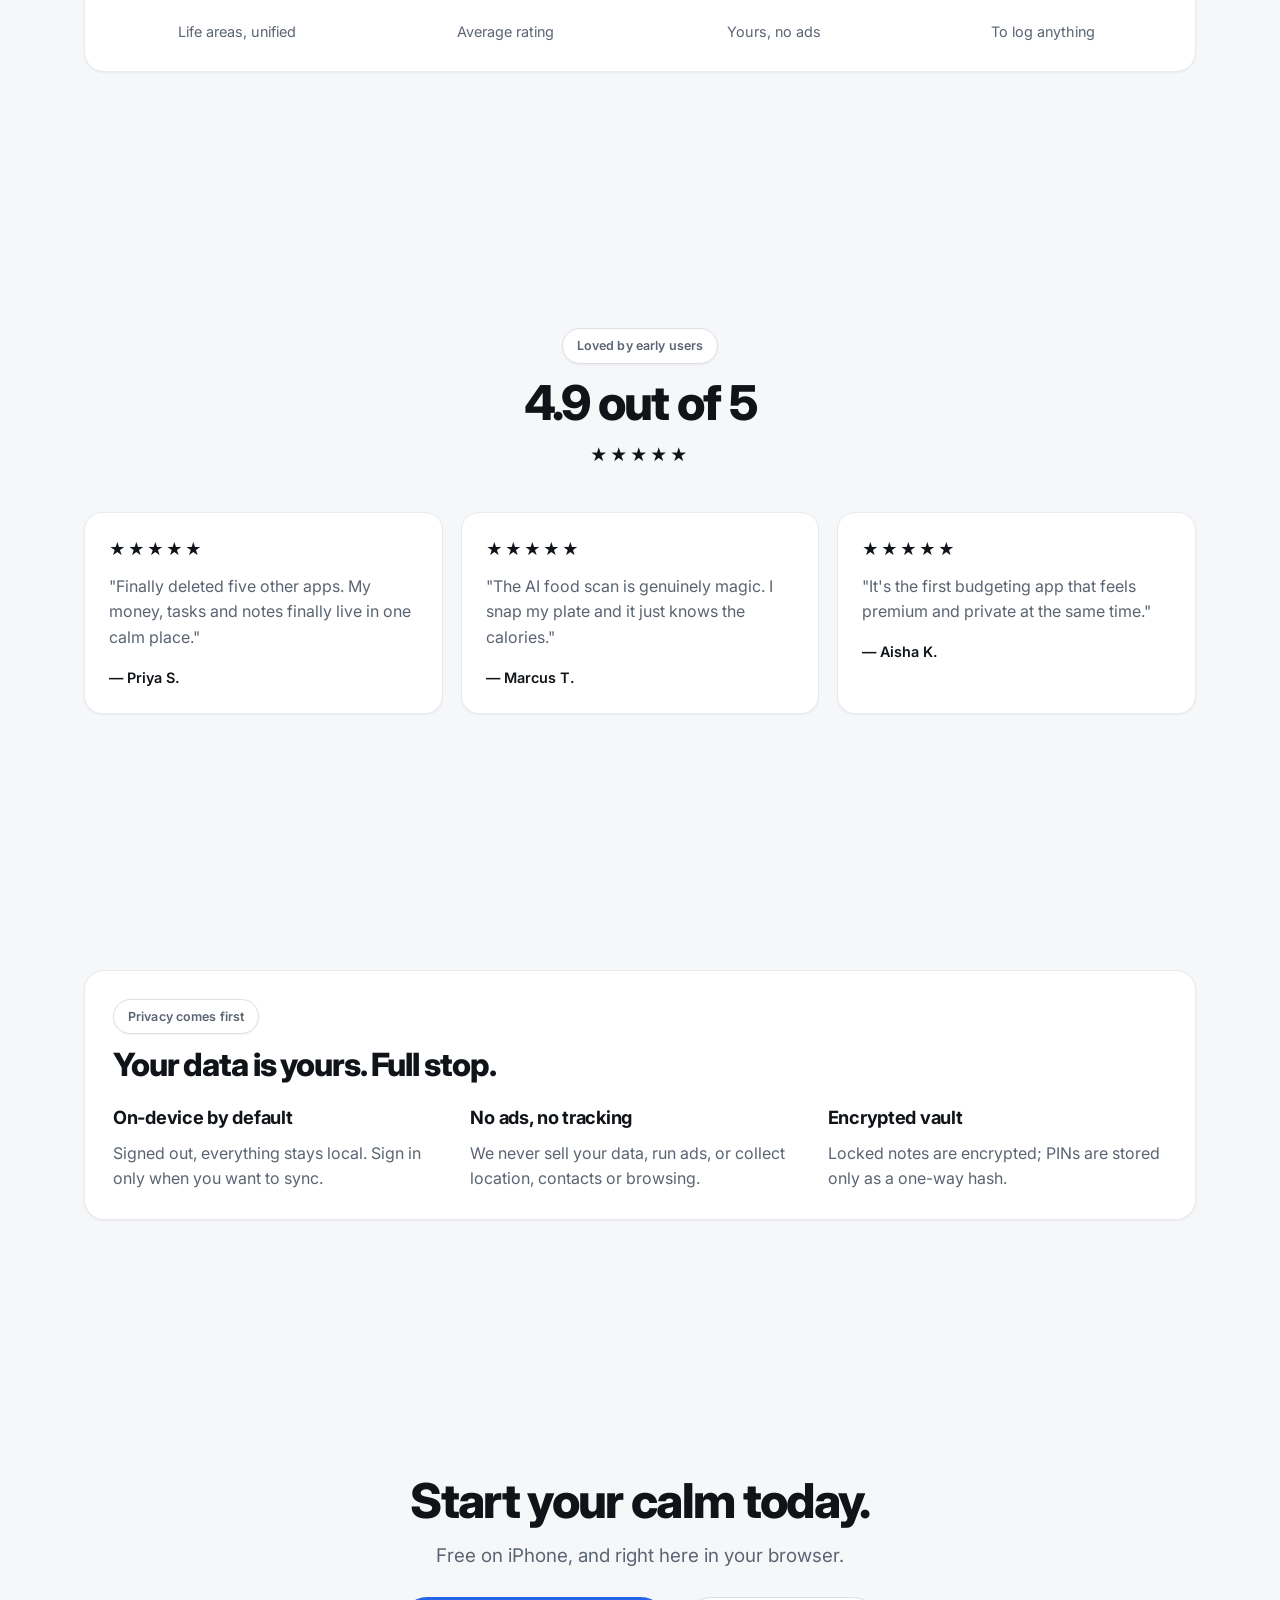
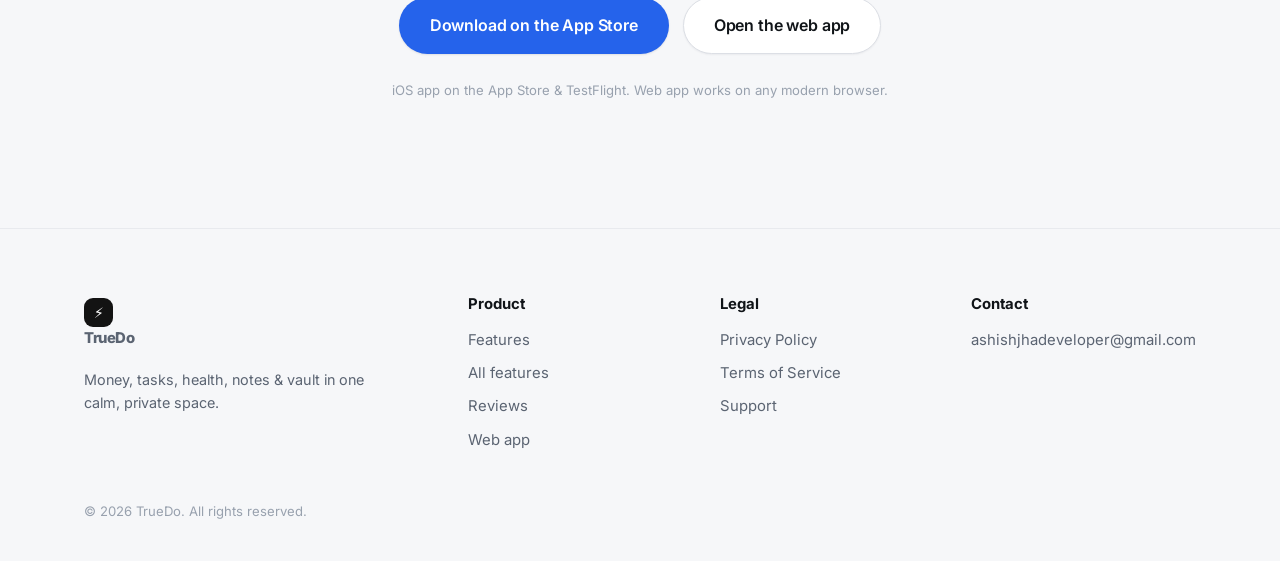
==== commit f14f627e: "Publish the full public site (landing, features, web app) Restores the real site after truedo.app ex" ====
--- a/index.html
+++ b/index.html
@@ -3,24 +3,285 @@
 <head>
   <meta charset="UTF-8" />
   <meta name="viewport" content="width=device-width, initial-scale=1.0" />
-  <title>TrueDo — Legal</title>
-  <meta name="description" content="TrueDo privacy policy, terms of service and support." />
+  <title>TrueDo — Your whole life, one beautiful app</title>
+  <meta name="description" content="Money, tasks, health, notes and a private vault — organised beautifully, powered by AI, synced across iPhone and web. Private by design. Free to start." />
+  <meta name="theme-color" content="#f6f7f9" />
+  <meta property="og:title" content="TrueDo — Your whole life, one beautiful app" />
+  <meta property="og:description" content="Money, tasks, health, notes and a private vault — organised beautifully and powered by AI." />
+  <meta property="og:type" content="website" />
   <link rel="icon" href="assets/icon.svg" />
-  <link rel="stylesheet" href="assets/styles.css" />
-  <script src="assets/site.js"></script>
+  <link rel="stylesheet" href="assets/landing.css" />
 </head>
 <body>
-  <div class="aura-bg"></div>
-  <section class="section"><div class="wrap doc">
-    <h1 class="h1">TrueDo</h1>
-    <p class="muted mt-2">Tasks, notes, money and health in one app.</p>
-    <h2 class="mt-3">Legal &amp; support</h2>
-    <ul>
-      <li><a href="privacy.html">Privacy Policy</a></li>
-      <li><a href="terms.html">Terms of Service</a></li>
-      <li><a href="support.html">Support</a></li>
-    </ul>
-    <p class="muted mt-3">Contact: <a href="mailto:ashishjhadeveloper@gmail.com">ashishjhadeveloper@gmail.com</a></p>
-  </div></section>
+  <!-- Nav -->
+  <nav class="nav">
+    <div class="wrap nav-inner">
+      <a class="brand" href="index.html"><span class="brand-mark">⚡</span> TrueDo</a>
+      <div class="nav-links">
+        <a class="navlink" href="#features">Features</a>
+        <a class="navlink" href="features.html">All features</a>
+        <a class="navlink" href="#reviews">Reviews</a>
+        <a class="navlink" href="support.html">Support</a>
+        <a class="btn btn-ghost" href="app.html" style="padding:9px 16px;">Open web app</a>
+        <button class="theme-toggle" data-theme-toggle title="Toggle theme"><span data-theme-icon>☾</span></button>
+        <button class="menu-btn" aria-label="Menu">☰</button>
+      </div>
+    </div>
+  </nav>
+  <div class="mobile-menu">
+    <a href="#features">Features</a>
+    <a href="features.html">All features</a>
+    <a href="#reviews">Reviews</a>
+    <a href="support.html">Support</a>
+    <a href="app.html">Open web app</a>
+  </div>
+
+  <!-- Hero -->
+  <header class="section hero">
+    <div class="wrap hero-grid">
+      <div class="hero-copy reveal in">
+        <span class="eyebrow"><span class="dot"></span> Money · Tasks · Health · Notes · Vault</span>
+        <h1 class="h-hero mt-2">Your whole life,<br/><span class="gradient-text">one beautiful app.</span></h1>
+        <p class="lead mt-2">TrueDo brings your money, tasks, health, notes and private documents together — organised beautifully, powered by a private AI, and synced across iPhone and the web.</p>
+        <div class="row mt-3" style="display:flex; gap:14px; flex-wrap:wrap;">
+          <a class="btn btn-primary btn-lg" href="https://apps.apple.com/app/id6753998938" target="_blank" rel="noopener"> Download on iOS</a>
+          <a class="btn btn-ghost btn-lg" href="app.html">Open the web app →</a>
+        </div>
+        <div class="trust-row mt-3">
+          <span class="chip"><span class="dot" style="background:#fbbf24"></span> 4.9 ★ rating</span>
+          <span class="chip"><span class="dot" style="background:#22d3ee"></span> Private by design</span>
+          <span class="chip"><span class="dot" style="background:#8b5cf6"></span> Free to start</span>
+        </div>
+      </div>
+      <div class="hero-media reveal in d1" style="display:flex; justify-content:center;">
+        <div class="device">
+          <div class="notch"></div>
+          <div class="device-screen" data-slot="hero">
+            <div class="shot-empty"><div><div class="glyph">🏠</div><div class="t">Home dashboard</div><div class="s">Upload your screenshot in /admin</div></div></div>
+          </div>
+        </div>
+      </div>
+    </div>
+  </header>
+
+  <!-- Trust strip -->
+  <section class="wrap" style="padding-bottom:20px;">
+    <div class="card reveal" style="display:flex; flex-wrap:wrap; gap:26px 44px; justify-content:center; align-items:center; text-align:center;">
+      <div><strong style="font-size:1.15rem;">Encrypted</strong><div class="faint" style="font-size:.82rem;">vault & sync</div></div>
+      <div><strong style="font-size:1.15rem;">No ads</strong><div class="faint" style="font-size:.82rem;">ever, no tracking</div></div>
+      <div><strong style="font-size:1.15rem;">AI-powered</strong><div class="faint" style="font-size:.82rem;">private assistant</div></div>
+      <div><strong style="font-size:1.15rem;">iPhone + Web</strong><div class="faint" style="font-size:.82rem;">real-time sync</div></div>
+      <div><strong style="font-size:1.15rem;">You own it</strong><div class="faint" style="font-size:.82rem;">your data, always</div></div>
+    </div>
+  </section>
+
+  <!-- Features -->
+  <section class="section" id="features">
+    <div class="wrap">
+      <div class="center" style="max-width:640px;">
+        <span class="eyebrow reveal">Five worlds, one app</span>
+        <h2 class="h1 mt-2 reveal">Everything that matters,<br/>beautifully in its place.</h2>
+        <p class="lead mt-2 reveal center">Each part of TrueDo has its own colour and identity — so the moment you glance, your brain knows exactly where it is.</p>
+      </div>
+
+      <!-- Money -->
+      <div class="feature-row mt-4">
+        <div class="feature-copy reveal">
+          <span class="tag"><span class="dot" style="background:#34d399"></span> Money</span>
+          <h3 class="h2 mt-2">A living picture of your net worth.</h3>
+          <p class="muted mt-2">Accounts, balances, transactions, budgets and goals — with liquid budget cards and time-by-category insight. No bank connection, no ads, no selling your data. You type it, you own it.</p>
+          <ul class="feat-list">
+            <li>Live funds & stocks with real-time prices</li>
+            <li>Smart budgets with left-to-save tracking</li>
+            <li>Track investments &amp; assets — cars, gadgets and more</li>
+            <li>Khata-style money lent & borrowed</li>
+          </ul>
+        </div>
+        <div class="feature-media reveal d1">
+          <div class="device">
+            <div class="notch"></div>
+            <div class="device-screen" data-slot="money">
+              <div class="shot-empty"><div><div class="glyph">💸</div><div class="t">Money</div><div class="s">Upload in /admin</div></div></div>
+            </div>
+          </div>
+        </div>
+      </div>
+
+      <!-- Tasks -->
+      <div class="feature-row flip">
+        <div class="feature-copy reveal">
+          <span class="tag"><span class="dot" style="background:#60a5fa"></span> Tasks</span>
+          <h3 class="h2 mt-2">Tasks that stay calm.</h3>
+          <p class="muted mt-2">A distraction-free task manager with categories, reminders, live timers and Dynamic Island support. Three view modes, a Kanban board on the web, and habits with streaks.</p>
+          <ul class="feat-list">
+            <li>Live Activity & Dynamic Island timers</li>
+            <li>Habits with honest, ever-climbing streaks</li>
+            <li>Share a task, plan together</li>
+          </ul>
+        </div>
+        <div class="feature-media reveal d1">
+          <div class="device">
+            <div class="notch"></div>
+            <div class="device-screen" data-slot="tasks">
+              <div class="shot-empty"><div><div class="glyph">✅</div><div class="t">Tasks</div><div class="s">Upload in /admin</div></div></div>
+            </div>
+          </div>
+        </div>
+      </div>
+
+      <!-- Health -->
+      <div class="feature-row">
+        <div class="feature-copy reveal">
+          <span class="tag"><span class="dot" style="background:#34e2a0"></span> Health · New</span>
+          <h3 class="h2 mt-2">Eat well, move more — watch your score climb.</h3>
+          <p class="muted mt-2">Snap a photo of your plate and AI counts the calories, portion and macros. Log weight and steps, sync Apple Health, and get recipe ideas from what's already in your kitchen.</p>
+          <ul class="feat-list">
+            <li>AI food scanner with grams & macros</li>
+            <li>Health score, medals and trends</li>
+            <li>Apple Health steps, heart rate & energy</li>
+          </ul>
+        </div>
+        <div class="feature-media reveal d1">
+          <div class="device">
+            <div class="notch"></div>
+            <div class="device-screen" data-slot="health">
+              <div class="shot-empty"><div><div class="glyph">❤️</div><div class="t">Health</div><div class="s">Upload in /admin</div></div></div>
+            </div>
+          </div>
+        </div>
+      </div>
+
+      <!-- Vault -->
+      <div class="feature-row flip">
+        <div class="feature-copy reveal">
+          <span class="tag"><span class="dot" style="background:#a78bfa"></span> Vault</span>
+          <h3 class="h2 mt-2">A vault that's actually private.</h3>
+          <p class="muted mt-2">One board for notes, voice memos, photos, documents and links — lock the sensitive ones behind Face ID and a PIN. Locked content is encrypted with a key derived from your PIN — it never leaves your control in the clear.</p>
+          <ul class="feat-list">
+            <li>Face ID + PIN, encrypted at rest</li>
+            <li>Voice notes, hand-drawn sketches & folders</li>
+            <li>Private photo gallery</li>
+          </ul>
+        </div>
+        <div class="feature-media reveal d1">
+          <div class="device">
+            <div class="notch"></div>
+            <div class="device-screen" data-slot="vault">
+              <div class="shot-empty"><div><div class="glyph">🔒</div><div class="t">Vault</div><div class="s">Upload in /admin</div></div></div>
+            </div>
+          </div>
+        </div>
+      </div>
+    </div>
+  </section>
+
+  <!-- AI showcase -->
+  <section class="section">
+    <div class="wrap">
+      <div class="cta-band reveal">
+        <span class="eyebrow">Truedo Intelligence</span>
+        <h2 class="h1 mt-2">Just tell it. It's done.</h2>
+        <p class="lead mt-2 center" style="max-width:600px;">Type it or say it — a private AI turns a sentence into a task, a logged expense, a scanned meal or a plan for your week. And it talks back in a voice you pick.</p>
+        <div class="grid-3 mt-4" style="text-align:left;">
+          <div class="card reveal"><div class="icon-chip" style="background:rgba(59,130,246,.15)">💬</div><h3 class="h3">Natural language</h3><p class="muted mt-2">"Add gym tomorrow 6 AM" or "I spent 500 on groceries" — it just works.</p></div>
+          <div class="card reveal d1"><div class="icon-chip" style="background:rgba(34,211,238,.15)">🎙️</div><h3 class="h3">Real-time voice</h3><p class="muted mt-2">A full-screen voice assistant with an Indian-English personality option.</p></div>
+          <div class="card reveal d2"><div class="icon-chip" style="background:rgba(139,92,246,.15)">🔐</div><h3 class="h3">Private by default</h3><p class="muted mt-2">Your name, email and locked vault items are never sent to the AI.</p></div>
+        </div>
+      </div>
+    </div>
+  </section>
+
+  <!-- Uses gallery -->
+  <section class="section">
+    <div class="wrap">
+      <div class="center" style="max-width:600px;">
+        <span class="eyebrow reveal">Made for real life</span>
+        <h2 class="h1 mt-2 reveal">One app, every part of your day.</h2>
+      </div>
+      <div class="uses-scroll mt-4">
+        <div class="use-card reveal"><div class="device"><div class="notch"></div><div class="device-screen" data-slot="use-morning"><div class="shot-empty"><div><div class="glyph">🌅</div><div class="t">Morning brief</div><div class="s">/admin</div></div></div></div></div><div class="cap mt-2">Morning</div><div class="cap-s">Your day, at a glance</div></div>
+        <div class="use-card reveal d1"><div class="device"><div class="notch"></div><div class="device-screen" data-slot="use-money"><div class="shot-empty"><div><div class="glyph">📊</div><div class="t">Budgets</div><div class="s">/admin</div></div></div></div></div><div class="cap mt-2">Payday</div><div class="cap-s">Budget in seconds</div></div>
+        <div class="use-card reveal d2"><div class="device"><div class="notch"></div><div class="device-screen" data-slot="use-food"><div class="shot-empty"><div><div class="glyph">🍱</div><div class="t">Food scan</div><div class="s">/admin</div></div></div></div></div><div class="cap mt-2">Lunch</div><div class="cap-s">Scan & log a meal</div></div>
+        <div class="use-card reveal d3"><div class="device"><div class="notch"></div><div class="device-screen" data-slot="use-vault"><div class="shot-empty"><div><div class="glyph">🗂️</div><div class="t">Vault</div><div class="s">/admin</div></div></div></div></div><div class="cap mt-2">Anytime</div><div class="cap-s">Secrets, safe</div></div>
+      </div>
+    </div>
+  </section>
+
+  <!-- Stats -->
+  <section class="section">
+    <div class="wrap">
+      <div class="card reveal">
+        <div class="stats">
+          <div class="stat"><div class="num"><span data-count="5" data-suffix="">0</span></div><div class="lbl">Life areas, unified</div></div>
+          <div class="stat"><div class="num"><span data-count="4.9" data-dec="1">0</span>★</div><div class="lbl">Average rating</div></div>
+          <div class="stat"><div class="num"><span data-count="100" data-suffix="%">0</span></div><div class="lbl">Yours, no ads</div></div>
+          <div class="stat"><div class="num"><span data-count="2" data-suffix=" s">0</span></div><div class="lbl">To log anything</div></div>
+        </div>
+      </div>
+    </div>
+  </section>
+
+  <!-- Reviews -->
+  <section class="section" id="reviews">
+    <div class="wrap">
+      <div class="center">
+        <span class="eyebrow reveal">Loved by early users</span>
+        <h2 class="h1 mt-2 reveal">4.9 out of 5</h2>
+        <div class="stars mt-2 reveal">★★★★★</div>
+      </div>
+      <div class="review-grid mt-4">
+        <div class="review reveal"><div class="rstars">★★★★★</div><p>"Finally deleted five other apps. My money, tasks and notes finally live in one calm place."</p><div class="who">— Priya S.</div></div>
+        <div class="review reveal d1"><div class="rstars">★★★★★</div><p>"The AI food scan is genuinely magic. I snap my plate and it just knows the calories."</p><div class="who">— Marcus T.</div></div>
+        <div class="review reveal d2"><div class="rstars">★★★★★</div><p>"It's the first budgeting app that feels premium and private at the same time."</p><div class="who">— Aisha K.</div></div>
+      </div>
+    </div>
+  </section>
+
+  <!-- Security -->
+  <section class="section">
+    <div class="wrap">
+      <div class="card reveal">
+        <span class="eyebrow">Privacy comes first</span>
+        <h2 class="h2 mt-2">Your data is yours. Full stop.</h2>
+        <div class="grid-3 mt-3">
+          <div><h3 class="h3">On-device by default</h3><p class="muted mt-2">Signed out, everything stays local. Sign in only when you want to sync.</p></div>
+          <div><h3 class="h3">No ads, no tracking</h3><p class="muted mt-2">We never sell your data, run ads, or collect location, contacts or browsing.</p></div>
+          <div><h3 class="h3">Encrypted vault</h3><p class="muted mt-2">Locked notes are encrypted; PINs are stored only as a one-way hash.</p></div>
+        </div>
+      </div>
+    </div>
+  </section>
+
+  <!-- CTA -->
+  <section class="section" id="download">
+    <div class="wrap center" style="max-width:640px;">
+      <h2 class="h1 reveal">Start your calm today.</h2>
+      <p class="lead mt-2 reveal center">Free on iPhone, and right here in your browser.</p>
+      <div class="row mt-3 reveal" style="display:flex; gap:14px; flex-wrap:wrap; justify-content:center;">
+        <a class="btn btn-primary btn-lg" href="https://apps.apple.com/app/id6753998938" target="_blank" rel="noopener">Download on the App Store</a>
+        <a class="btn btn-ghost btn-lg" href="app.html">Open the web app</a>
+      </div>
+      <p class="faint mt-3" style="font-size:.82rem;">iOS app on the App Store & TestFlight. Web app works on any modern browser.</p>
+    </div>
+  </section>
+
+  <!-- Footer -->
+  <footer class="footer">
+    <div class="wrap">
+      <div class="foot-cols">
+        <div style="max-width:280px;">
+          <a class="brand" href="index.html"><span class="brand-mark">⚡</span> TrueDo</a>
+          <p class="mt-2 muted" style="font-size:.9rem;">Money, tasks, health, notes & vault in one calm, private space.</p>
+        </div>
+        <div><strong>Product</strong><a href="#features">Features</a><a href="features.html">All features</a><a href="#reviews">Reviews</a><a href="app.html">Web app</a></div>
+        <div><strong>Legal</strong><a href="privacy.html">Privacy Policy</a><a href="terms.html">Terms of Service</a><a href="support.html">Support</a></div>
+        <div><strong>Contact</strong><a href="mailto:ashishjhadeveloper@gmail.com">ashishjhadeveloper@gmail.com</a></div>
+      </div>
+      <p class="mt-4 faint" style="font-size:.82rem;">© <span data-year>2026</span> TrueDo. All rights reserved.</p>
+    </div>
+  </footer>
+
+  <script src="assets/landing.js"></script>
+  <script type="module" src="assets/shots.js"></script>
 </body>
 </html>
--- a/assets/landing.css
+++ b/assets/landing.css
@@ -0,0 +1,326 @@
+/* ==========================================================================
+   TrueDo — premium marketing site
+   Flat, editorial design system (Pop-Site reference): off-white canvas, white
+   cards with 1px hairlines, big black grotesque headlines, ONE blue accent,
+   pill buttons, generous whitespace. NO gradients, NO glassmorphism, NO blobs,
+   NO glows. Light is the default; dark is an equally-flat near-black variant.
+   Class + variable names are unchanged so every page keeps working.
+   ========================================================================== */
+
+@import url('https://fonts.googleapis.com/css2?family=Inter:wght@400;500;600;700;800&family=JetBrains+Mono:wght@500;600&display=swap');
+
+:root {
+  --font: 'Inter', system-ui, -apple-system, 'Segoe UI', sans-serif;
+  --mono: 'JetBrains Mono', ui-monospace, monospace;
+  --maxw: 1160px;
+  --ease: cubic-bezier(0.22, 1, 0.36, 1);
+  --ease-out: cubic-bezier(0.16, 1, 0.3, 1);
+
+  /* Single brand accent (Pop-Site blue) + chart purple (Aether) */
+  --brand: #2563eb;
+  --brand-2: #2563eb;   /* legacy slot — collapsed to the one accent */
+  --brand-3: #7c6cf6;   /* charts / secondary marks only */
+  --brand-4: #2563eb;
+  --grad-brand: var(--brand);        /* legacy: anything reading these gets flat blue */
+  --grad-brand-soft: var(--brand);
+}
+
+/* ---- Light (default) ----------------------------------------------------- */
+html[data-theme='light'], html:not([data-theme]) {
+  --bg: #f6f7f9;
+  --bg-2: #ffffff;
+  --ink: #101418;
+  --muted: #5b6472;
+  --faint: #98a1ae;
+  --line: #e8eaee;
+  --line-2: #dcdfe5;
+  --glass: #ffffff;
+  --glass-2: #f1f2f5;
+  --card: #ffffff;
+  --navbg: rgba(246, 247, 249, 0.88);
+  --shadow: 0 1px 2px rgba(16, 24, 40, 0.05);
+  --shadow-lift: 0 14px 34px -18px rgba(16, 24, 40, 0.18);
+  --glow: none;
+  --device-bezel: #101114;
+  --device-frame: #101114;
+  color-scheme: light;
+}
+
+/* ---- Dark (secondary, equally flat) --------------------------------------- */
+html[data-theme='dark'] {
+  --bg: #0c0d10;
+  --bg-2: #14151a;
+  --ink: #f2f3f5;
+  --muted: #9aa1ac;
+  --faint: #626a76;
+  --line: rgba(255, 255, 255, 0.09);
+  --line-2: rgba(255, 255, 255, 0.15);
+  --glass: #14151a;
+  --glass-2: #1b1d23;
+  --card: #14151a;
+  --navbg: rgba(12, 13, 16, 0.88);
+  --shadow: 0 1px 2px rgba(0, 0, 0, 0.4);
+  --shadow-lift: 0 16px 36px -20px rgba(0, 0, 0, 0.7);
+  --glow: none;
+  --device-bezel: #24262c;
+  --device-frame: #24262c;
+  color-scheme: dark;
+}
+
+* { margin: 0; padding: 0; box-sizing: border-box; }
+
+html { scroll-behavior: smooth; -webkit-text-size-adjust: 100%; }
+
+body {
+  font-family: var(--font);
+  background: var(--bg);
+  color: var(--ink);
+  line-height: 1.55;
+  -webkit-font-smoothing: antialiased;
+  text-rendering: optimizeLegibility;
+  overflow-x: hidden;
+  transition: background .3s var(--ease), color .3s var(--ease);
+}
+
+a { color: inherit; text-decoration: none; }
+img { max-width: 100%; display: block; }
+::selection { background: var(--brand); color: #fff; }
+
+/* ---- Retired ambience (kept as no-ops so old markup can't resurface it) --- */
+#aurora, .bg-blobs, .spotlight { display: none !important; }
+
+/* ---- Layout helpers ----------------------------------------------------- */
+.wrap { width: 100%; max-width: var(--maxw); margin: 0 auto; padding: 0 24px; }
+.section { padding: clamp(64px, 10vw, 128px) 0; position: relative; }
+.center { text-align: center; margin-inline: auto; }
+.mt-2 { margin-top: 14px; } .mt-3 { margin-top: 26px; } .mt-4 { margin-top: 44px; }
+.eyebrow {
+  display: inline-flex; align-items: center; gap: 8px;
+  font-size: .78rem; font-weight: 600; letter-spacing: .01em;
+  color: var(--muted);
+  padding: 7px 14px; border-radius: 999px;
+  background: var(--bg-2); border: 1px solid var(--line-2);
+  box-shadow: var(--shadow);
+}
+.eyebrow .dot { width: 6px; height: 6px; border-radius: 50%; background: var(--brand); }
+
+/* ---- Typography --------------------------------------------------------- */
+h1, h2, h3 { line-height: 1.05; letter-spacing: -0.035em; font-weight: 800; }
+.h-hero { font-size: clamp(2.5rem, 6vw, 4.4rem); }
+.h1 { font-size: clamp(1.9rem, 4.2vw, 3rem); }
+.h2 { font-size: clamp(1.45rem, 2.8vw, 2rem); }
+.h3 { font-size: 1.14rem; font-weight: 700; letter-spacing: -0.015em; }
+.lead { font-size: clamp(1.02rem, 1.6vw, 1.18rem); color: var(--muted); max-width: 62ch; line-height: 1.65; }
+.muted { color: var(--muted); }
+.faint { color: var(--faint); }
+/* Legacy class: shimmering gradient text → flat ink (headlines stay one colour). */
+.gradient-text { color: var(--ink); }
+
+/* ---- Buttons ------------------------------------------------------------ */
+.btn {
+  display: inline-flex; align-items: center; justify-content: center; gap: 8px;
+  font-family: inherit; font-weight: 600; font-size: .95rem; letter-spacing: -0.01em;
+  padding: 12px 24px; border-radius: 999px; border: 1px solid transparent;
+  cursor: pointer; transition: transform .2s var(--ease), box-shadow .2s var(--ease), background .2s, border-color .2s;
+  white-space: nowrap;
+}
+.btn:active { transform: scale(.98); }
+.btn-primary {
+  color: #fff;
+  background: var(--brand);
+  box-shadow: 0 1px 2px rgba(16, 24, 40, 0.1);
+}
+.btn-primary:hover { background: #1d4ed8; transform: translateY(-1px); box-shadow: 0 10px 24px -12px rgba(37, 99, 235, 0.5); }
+.btn-ghost {
+  color: var(--ink); background: var(--bg-2); border-color: var(--line-2);
+  box-shadow: var(--shadow);
+}
+.btn-ghost:hover { transform: translateY(-1px); border-color: var(--ink); }
+/* Solid near-black pill (Aether CTA) — available for panel actions. */
+.btn-dark { color: var(--bg-2); background: var(--ink); }
+.btn-dark:hover { transform: translateY(-1px); box-shadow: var(--shadow-lift); }
+.btn-lg { padding: 15px 30px; font-size: 1rem; }
+
+/* ---- Nav ---------------------------------------------------------------- */
+.nav {
+  position: sticky; top: 0; z-index: 50;
+  backdrop-filter: blur(10px);
+  background: var(--navbg); border-bottom: 1px solid var(--line);
+}
+.nav-inner { display: flex; align-items: center; justify-content: space-between; height: 64px; }
+.brand { display: inline-flex; align-items: center; gap: 9px; font-weight: 800; font-size: 1.15rem; letter-spacing: -0.03em; }
+.brand-mark {
+  width: 29px; height: 29px; border-radius: 9px; display: grid; place-items: center;
+  background: var(--ink); color: var(--bg-2); font-size: .9rem;
+  filter: grayscale(1);
+}
+.nav-links { display: flex; align-items: center; gap: 6px; }
+.nav-links a.navlink { padding: 8px 13px; border-radius: 999px; font-weight: 500; font-size: .92rem; color: var(--muted); transition: color .2s, background .2s; }
+.nav-links a.navlink:hover { color: var(--ink); background: var(--glass-2); }
+.theme-toggle {
+  width: 38px; height: 38px; border-radius: 999px; display: grid; place-items: center;
+  background: var(--bg-2); border: 1px solid var(--line-2); color: var(--ink); cursor: pointer;
+  font-size: .95rem; transition: border-color .2s, background .2s;
+}
+.theme-toggle:hover { border-color: var(--ink); }
+.menu-btn { display: none; width: 38px; height: 38px; border-radius: 999px; background: var(--bg-2); border: 1px solid var(--line-2); color: var(--ink); cursor: pointer; }
+
+/* ---- Hero --------------------------------------------------------------- */
+.hero { padding-top: clamp(56px, 8vw, 104px); }
+.hero-grid { display: grid; grid-template-columns: 1.05fr 0.95fr; gap: 48px; align-items: center; }
+.trust-row { display: flex; flex-wrap: wrap; gap: 8px; }
+.chip {
+  display: inline-flex; align-items: center; gap: 7px; font-size: .82rem; font-weight: 500;
+  padding: 7px 13px; border-radius: 999px; background: var(--bg-2); border: 1px solid var(--line); color: var(--muted);
+  box-shadow: var(--shadow);
+}
+.chip .dot { width: 6px; height: 6px; border-radius: 50%; }
+.stars { color: var(--ink); letter-spacing: 3px; font-size: 1.05rem; }
+
+/* ---- iPhone mockup (flat, editorial) ------------------------------------ */
+.device {
+  position: relative; width: 292px; max-width: 82vw; aspect-ratio: 300 / 610;
+  border-radius: 44px; padding: 11px;
+  background: var(--device-frame);
+  box-shadow: 0 24px 48px -24px rgba(16, 24, 40, 0.28), inset 0 0 0 1px rgba(255,255,255,0.07);
+}
+.device::before { /* side buttons */
+  content: ''; position: absolute; left: -2px; top: 128px; width: 2px; height: 54px; border-radius: 2px; background: #2c2e34;
+  box-shadow: 0 74px 0 #2c2e34, 0 -32px 0 #2c2e34;
+}
+.device-screen {
+  position: relative; width: 100%; height: 100%; border-radius: 34px; overflow: hidden;
+  background: var(--bg-2);
+}
+.device-screen img { width: 100%; height: 100%; object-fit: cover; object-position: top center; }
+/* No mockup Dynamic Island — the uploaded screenshots already include their own. */
+.notch { display: none; }
+/* Placeholder shown when a slot has no uploaded screenshot — flat panel. */
+.shot-empty {
+  width: 100%; height: 100%; display: grid; place-items: center; text-align: center; padding: 24px;
+  background: var(--glass-2);
+  color: var(--muted);
+}
+.shot-empty .glyph { font-size: 2.1rem; margin-bottom: 10px; filter: grayscale(1); opacity: .8; }
+.shot-empty .t { font-weight: 700; color: var(--ink); }
+.shot-empty .s { font-size: .78rem; margin-top: 4px; }
+/* Legacy float animation → static (reference devices don't bob). */
+.device.floaty { animation: none; }
+
+/* ---- Feature rows ------------------------------------------------------- */
+.feature-row { display: grid; grid-template-columns: 1fr 1fr; gap: clamp(30px, 6vw, 80px); align-items: center; }
+.feature-row.flip .feature-copy { order: 2; }
+.feature-row + .feature-row { margin-top: clamp(70px, 10vw, 120px); }
+.feature-media { display: flex; justify-content: center; }
+.tag {
+  display: inline-flex; align-items: center; gap: 8px; font-weight: 600; font-size: .8rem; letter-spacing: 0;
+  padding: 6px 13px; border-radius: 999px; border: 1px solid var(--line-2);
+  background: var(--bg-2); color: var(--ink) !important; box-shadow: var(--shadow);
+}
+.tag .dot { width: 7px; height: 7px; border-radius: 50%; }
+.feat-list { list-style: none; margin-top: 20px; display: grid; gap: 11px; }
+.feat-list li { display: flex; gap: 11px; align-items: flex-start; color: var(--muted); }
+.feat-list li::before { content: '✓'; color: var(--ink); font-weight: 800; margin-top: 1px; }
+
+/* ---- Cards (flat white, hairline, soft hover lift) ----------------------- */
+.card {
+  background: var(--card); border: 1px solid var(--line); border-radius: 20px; padding: 28px;
+  box-shadow: var(--shadow); transition: transform .25s var(--ease), box-shadow .25s var(--ease), border-color .25s;
+}
+.card:hover { transform: translateY(-3px); box-shadow: var(--shadow-lift); border-color: var(--line-2); }
+.grid-3 { display: grid; grid-template-columns: repeat(3, 1fr); gap: 18px; }
+.grid-2 { display: grid; grid-template-columns: repeat(2, 1fr); gap: 18px; }
+.icon-chip {
+  width: 44px; height: 44px; border-radius: 12px; display: grid; place-items: center; font-size: 1.2rem; margin-bottom: 14px;
+  background: var(--glass-2) !important;  /* kills inline colored washes */
+  border: 1px solid var(--line);
+  filter: grayscale(1);
+}
+
+/* ---- Uses gallery (horizontal scroll of mockups) ------------------------ */
+.uses-scroll { display: flex; gap: 26px; overflow-x: auto; padding: 8px 4px 26px; scroll-snap-type: x mandatory; scrollbar-width: none; }
+.uses-scroll::-webkit-scrollbar { display: none; }
+.use-card { scroll-snap-align: center; flex: 0 0 auto; text-align: center; }
+.use-card .device { width: 236px; }
+.use-card .cap { margin-top: 16px; font-weight: 700; }
+.use-card .cap-s { color: var(--muted); font-size: .86rem; }
+
+/* ---- Stats -------------------------------------------------------------- */
+.stats { display: grid; grid-template-columns: repeat(4, 1fr); gap: 20px; text-align: center; }
+.stat .num { font-size: clamp(2rem, 4vw, 2.9rem); font-weight: 800; color: var(--ink); letter-spacing: -0.04em; }
+.stat .lbl { color: var(--muted); font-size: .9rem; margin-top: 4px; }
+
+/* ---- Reviews ------------------------------------------------------------ */
+.review-grid { display: grid; grid-template-columns: repeat(3, 1fr); gap: 18px; }
+.review { background: var(--card); border: 1px solid var(--line); border-radius: 18px; padding: 24px; box-shadow: var(--shadow); }
+.review .rstars { color: var(--ink); letter-spacing: 2px; }
+.review p { margin-top: 12px; color: var(--muted); line-height: 1.6; }
+.review .who { margin-top: 16px; font-weight: 600; font-size: .9rem; }
+
+/* ---- CTA band (solid near-black editorial panel) ------------------------- */
+.cta-band {
+  border-radius: 28px; padding: clamp(40px, 7vw, 76px); text-align: center; position: relative; overflow: hidden;
+  background: #101114;
+  border: 1px solid #101114;
+  color: #f4f5f7;
+}
+.cta-band .eyebrow { background: rgba(255,255,255,0.06); border-color: rgba(255,255,255,0.16); color: #c7ccd4; }
+.cta-band .lead { color: #b7bdc7; }
+.cta-band h1, .cta-band h2, .cta-band h3 { color: #ffffff; }
+.cta-band .card { background: rgba(255,255,255,0.045); border-color: rgba(255,255,255,0.1); box-shadow: none; }
+.cta-band .card:hover { transform: none; border-color: rgba(255,255,255,0.2); box-shadow: none; }
+.cta-band .card .h3 { color: #fff; }
+.cta-band .card .muted { color: #a6adb8; }
+.cta-band .icon-chip { background: rgba(255,255,255,0.07) !important; border-color: rgba(255,255,255,0.1); }
+
+/* ---- Footer ------------------------------------------------------------- */
+.footer { border-top: 1px solid var(--line); padding: 64px 0 40px; }
+.foot-cols { display: grid; grid-template-columns: 1.6fr 1fr 1fr 1fr; gap: 30px; }
+.foot-cols a { color: var(--muted); display: block; padding: 5px 0; transition: color .2s; font-size: .93rem; }
+.foot-cols a:hover { color: var(--ink); }
+.foot-cols strong { display: block; margin-bottom: 8px; font-size: .93rem; }
+
+/* ---- Scroll reveal (kept — subtle, premium) ------------------------------ */
+.reveal { opacity: 0; transform: translateY(20px); transition: opacity .6s var(--ease-out), transform .6s var(--ease-out); }
+.reveal.in { opacity: 1; transform: none; }
+.reveal.d1 { transition-delay: .07s; } .reveal.d2 { transition-delay: .14s; } .reveal.d3 { transition-delay: .21s; }
+
+/* ---- Responsive --------------------------------------------------------- */
+@media (max-width: 900px) {
+  .hero-grid { grid-template-columns: 1fr; text-align: center; gap: 30px; }
+  .hero-grid .trust-row, .hero-grid .row { justify-content: center; }
+  .nav-links > .btn { display: none; }
+  .feature-row, .feature-row.flip { grid-template-columns: 1fr; text-align: center; }
+  .feature-row.flip .feature-copy { order: 0; }
+  .feat-list li { text-align: left; }
+  .grid-3, .review-grid { grid-template-columns: 1fr; }
+  .grid-2 { grid-template-columns: 1fr; }
+  .stats { grid-template-columns: repeat(2, 1fr); gap: 30px 20px; }
+  .foot-cols { grid-template-columns: 1fr 1fr; }
+  .tag, .feat-list { margin-inline: auto; }
+  .hero .row { flex-wrap: wrap; }
+  .nav-links .navlink { display: none; }
+  .menu-btn { display: grid; place-items: center; }
+  .nav-links.open .navlink { display: block; }
+}
+@media (max-width: 520px) {
+  .foot-cols { grid-template-columns: 1fr; }
+  .stats { grid-template-columns: 1fr 1fr; }
+  .btn-lg { width: 100%; }
+}
+
+/* Mobile slide-down menu panel */
+.mobile-menu {
+  position: fixed; top: 64px; left: 0; right: 0; z-index: 49;
+  background: var(--bg-2); border-bottom: 1px solid var(--line);
+  transform: translateY(-120%); transition: transform .35s var(--ease); padding: 12px 24px 20px;
+  box-shadow: var(--shadow-lift);
+}
+.mobile-menu.open { transform: none; }
+.mobile-menu a { display: block; padding: 13px 6px; font-weight: 600; color: var(--muted); border-bottom: 1px solid var(--line); }
+.mobile-menu a:last-child { border-bottom: none; }
+
+@media (prefers-reduced-motion: reduce) {
+  * { animation-duration: .001ms !important; animation-iteration-count: 1 !important; transition-duration: .001ms !important; scroll-behavior: auto; }
+  .reveal { opacity: 1; transform: none; }
+}
